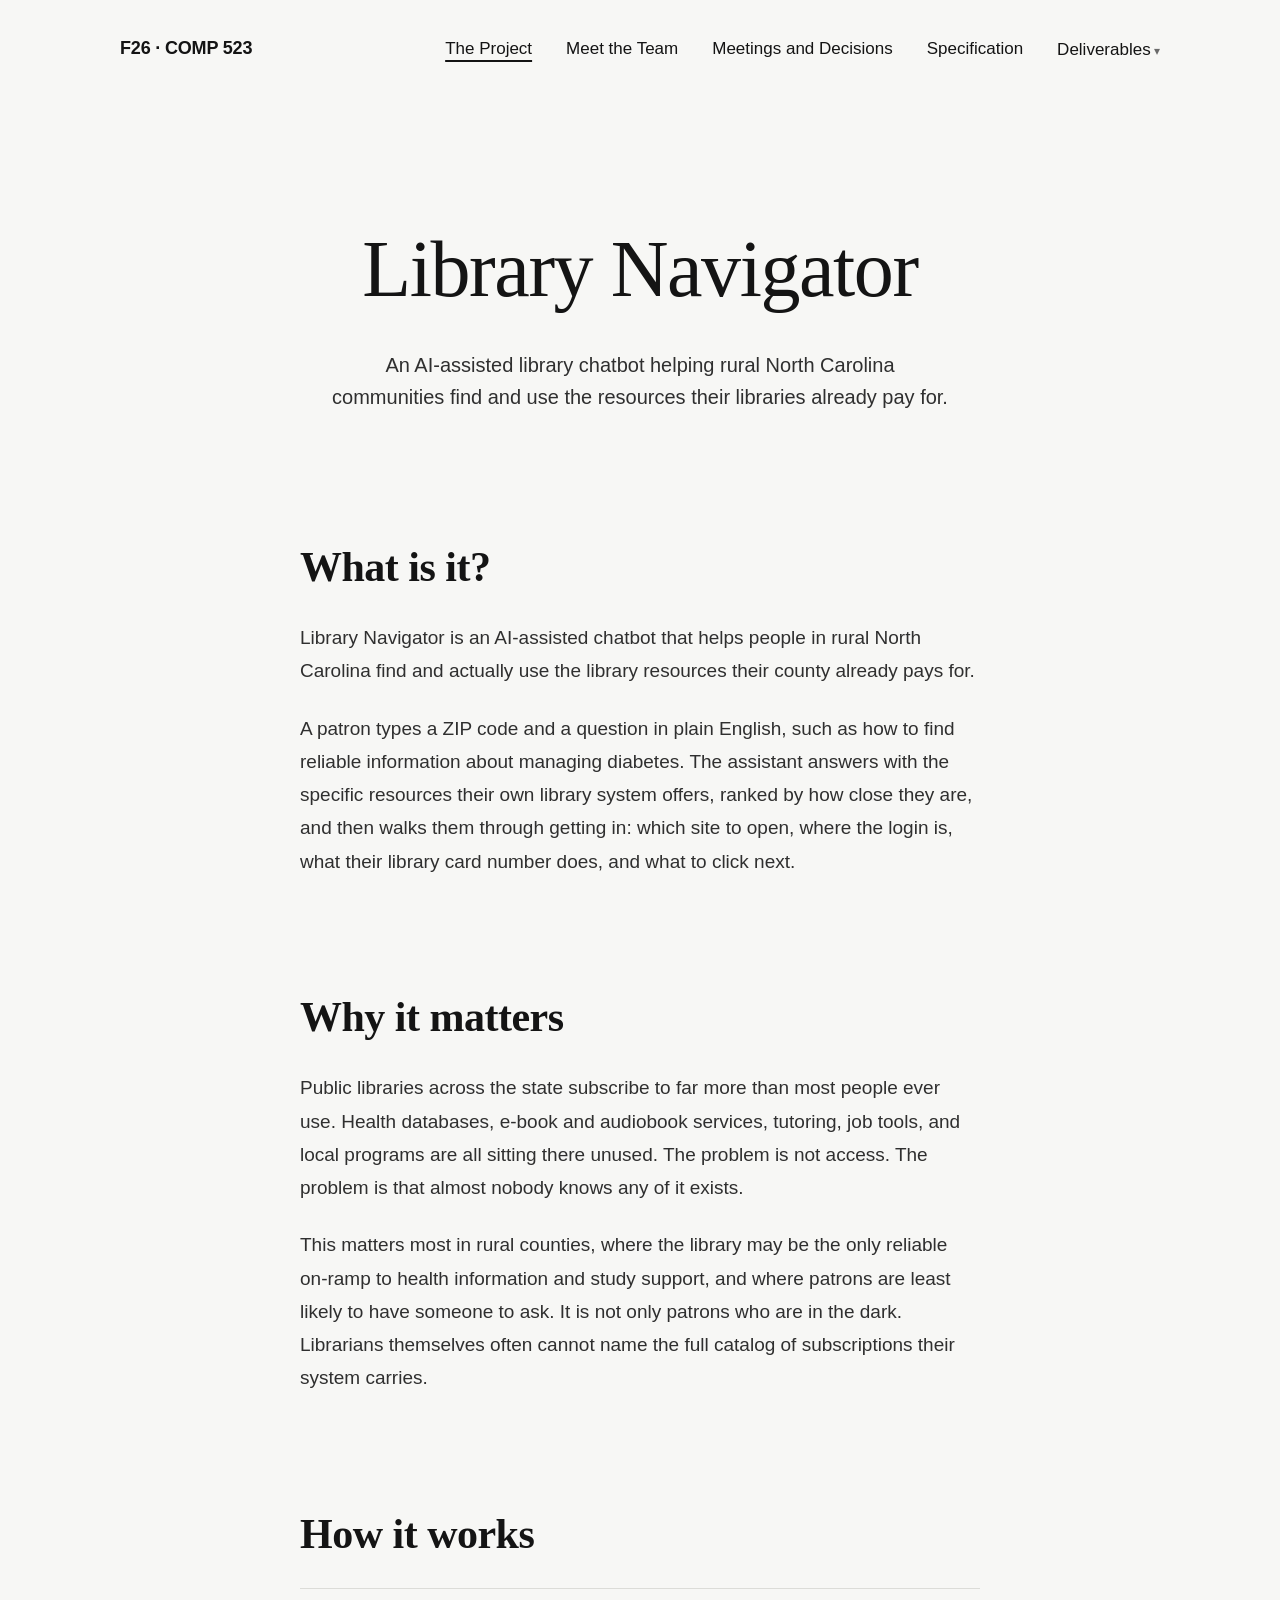
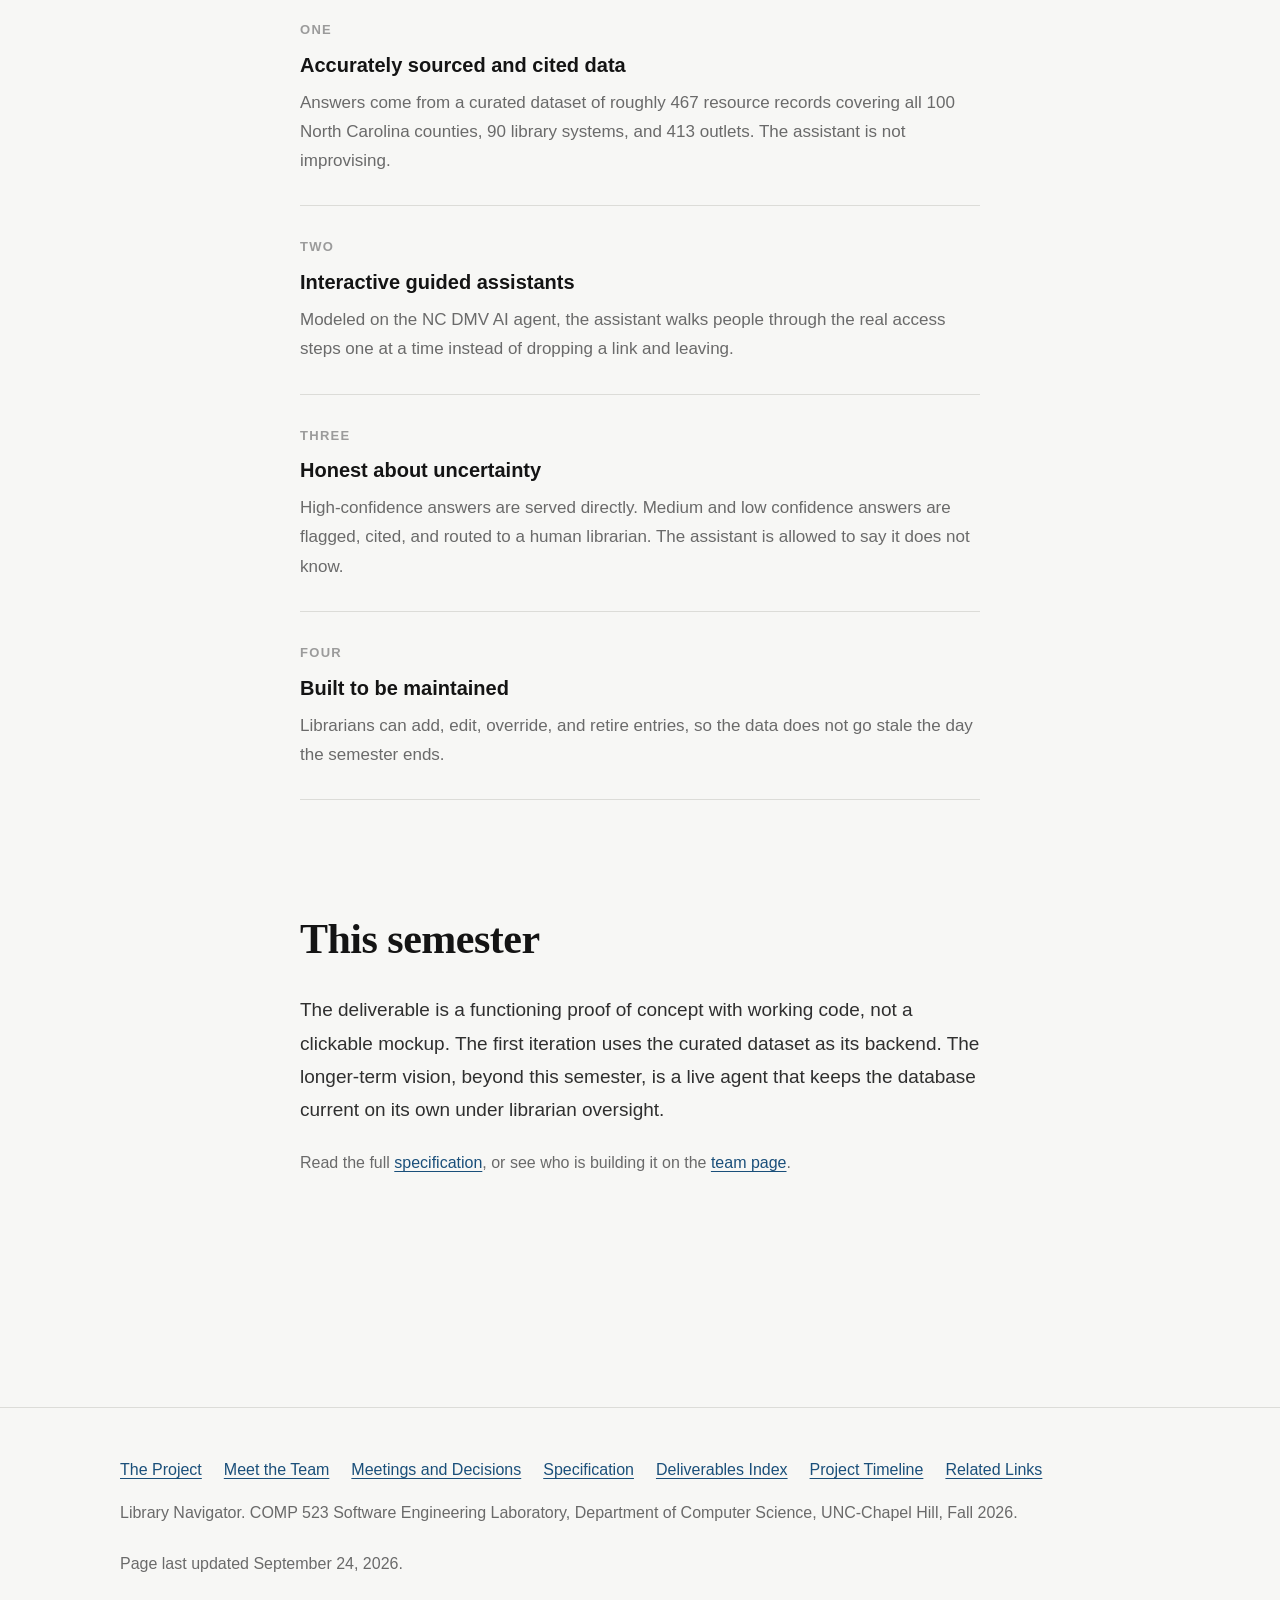
==== index.html @ ed9822b0 "Updated wording and contact info for Kevin" ====
<!DOCTYPE html>
<html lang="en">
<head>
<meta charset="utf-8">
<meta name="viewport" content="width=device-width, initial-scale=1">
<title>Library Navigator | F26 COMP 523</title>
<meta name="description" content="An AI-assisted library chatbot helping rural North Carolina communities find the resources their libraries already pay for.">
<link rel="stylesheet" href="assets/site.css">
</head>
<body>
<a class="skip" href="#main">Skip to content</a>

<header>
  <div class="masthead">
    <a class="brand" href="index.html">F26 &middot; COMP 523</a>
    <button class="navtoggle" type="button" aria-expanded="false" aria-controls="primary-nav">Menu</button>
    <nav class="nav" id="primary-nav" aria-label="Primary">
      <a href="index.html" data-page="index.html">The Project</a>
      <a href="team.html" data-page="team.html">Meet the Team</a>
      <a href="meetings.html" data-page="meetings.html">Meetings and Decisions</a>
      <a href="specification.html" data-page="specification.html">Specification</a>
      <div class="menu">
        <button class="menubtn" type="button" aria-expanded="false" aria-haspopup="true">Deliverables</button>
        <ul class="menulist">
          <li><a href="deliverables.html" data-page="deliverables.html">Deliverables Index</a></li>
          <li><a href="timeline.html" data-page="timeline.html">Project Timeline</a></li>
          <li><a href="resources.html" data-page="resources.html">Related Links</a></li>
        </ul>
      </div>
    </nav>
  </div>
</header>

<main id="main">

  <div class="pagehead">
    <h1 class="pagetitle">Library Navigator</h1>
    <p class="deck">An AI-assisted library chatbot helping rural North Carolina communities find and use the resources their libraries already pay for.</p>
  </div>

  <section class="section">
    <div class="col">
      <h2>What is it?</h2>
      <p>Library Navigator is an AI-assisted chatbot that helps people in rural
      North Carolina find and actually use the library resources their county
      already pays for.</p>
      <p>A patron types a ZIP code and a question in plain English, such as how to
      find reliable information about managing diabetes. The assistant answers with
      the specific resources their own library system offers, ranked by how close
      they are, and then walks them through getting in: which site to open, where
      the login is, what their library card number does, and what to click next.</p>
    </div>
  </section>
  <section class="section">
    <div class="col">
      <h2>Why it matters</h2>
      <p>Public libraries across the state subscribe to far more than most people
      ever use. Health databases, e-book and audiobook services, tutoring, job
      tools, and local programs are all sitting there unused. The problem is not
      access. The problem is that almost nobody knows any of it exists.</p>
      <p>This matters most in rural counties, where the library may be the only
      reliable on-ramp to health information and study support, and where patrons
      are least likely to have someone to ask. It is not only patrons who are in
      the dark. Librarians themselves often cannot name the full catalog of
      subscriptions their system carries.</p>
    </div>
  </section>
  <section class="section">
    <div class="col">
      <h2>How it works</h2>
      <div class="records">
      <div class="record">
        <div class="record-label">One</div>
        <div class="record-title">Accurately sourced and cited data</div>
        <div class="record-body">Answers come from a curated dataset of roughly 467 resource records covering all 100 North Carolina counties, 90 library systems, and 413 outlets. The assistant is not improvising.</div>
      </div>
      <div class="record">
        <div class="record-label">Two</div>
        <div class="record-title">Interactive guided assistants</div>
        <div class="record-body">Modeled on the NC DMV AI agent, the assistant walks people through the real access steps one at a time instead of dropping a link and leaving.</div>
      </div>
      <div class="record">
        <div class="record-label">Three</div>
        <div class="record-title">Honest about uncertainty</div>
        <div class="record-body">High-confidence answers are served directly. Medium and low confidence answers are flagged, cited, and routed to a human librarian. The assistant is allowed to say it does not know.</div>
      </div>
      <div class="record">
        <div class="record-label">Four</div>
        <div class="record-title">Built to be maintained</div>
        <div class="record-body">Librarians can add, edit, override, and retire entries, so the data does not go stale the day the semester ends.</div>
      </div>
      </div>
    </div>
  </section>
  <section class="section">
    <div class="col">
      <h2>This semester</h2>
      <p>The deliverable is a functioning proof of concept with working code, not a
      clickable mockup. The first iteration uses the curated dataset as its
      backend. The longer-term vision, beyond this semester, is a live agent that
      keeps the database current on its own under librarian oversight.</p>
      <p class="small muted">Read the full <a href="specification.html">specification</a>,
      or see who is building it on the <a href="team.html">team page</a>.</p>
    </div>
  </section>


</main>

<footer class="sitefoot">
  <div class="sitefoot-inner">
    <div class="sitefoot-nav"><a href="index.html">The Project</a><a href="team.html">Meet the Team</a><a href="meetings.html">Meetings and Decisions</a><a href="specification.html">Specification</a><a href="deliverables.html">Deliverables Index</a><a href="timeline.html">Project Timeline</a><a href="resources.html">Related Links</a></div>
    <p>Library Navigator. COMP 523 Software Engineering Laboratory, Department of
    Computer Science, UNC-Chapel Hill, Fall 2026.</p>
    <p class="updated small"></p>
  </div>
</footer>

<script src="assets/data.js"></script>
<script src="assets/site.js"></script>
</body>
</html>
---- assets/site.css ----
/* ==========================================================================
   Library Navigator, COMP 523
   Shared stylesheet. Plain by design: no gradients, no shadows, no rounded
   corners, no boxes. Rules and whitespace do the work.
   ========================================================================== */

:root {
  --bg:      #f7f7f5;
  --ink:     #141414;
  --body:    #2f2f2f;
  --muted:   #6a6a6a;
  --faint:   #9b9b9b;
  --rule:    #dcdcd8;
  --rule-2:  #c4c4be;
  --link:    #1a4f7a;

  --measure: 680px;
  --wide:    1120px;

  --serif: ui-serif, Georgia, "Iowan Old Style", "Palatino Linotype", "Times New Roman", serif;
  --sans:  -apple-system, BlinkMacSystemFont, "Segoe UI", Helvetica, Arial, sans-serif;
}

* { box-sizing: border-box; }

html { -webkit-text-size-adjust: 100%; }

body {
  margin: 0;
  background: var(--bg);
  color: var(--body);
  font-family: var(--sans);
  font-size: 19px;
  line-height: 1.75;
}

a { color: var(--link); text-decoration: underline; text-underline-offset: 3px; }
a:hover { color: var(--ink); }
a:focus-visible, button:focus-visible { outline: 2px solid var(--link); outline-offset: 3px; }

.skip { position: absolute; left: -9999px; top: 0; background: var(--bg); padding: 10px 16px; z-index: 200; }
.skip:focus { left: 12px; top: 12px; }

/* ---------------------------------------------------------------- header  */

.masthead {
  max-width: var(--wide);
  margin: 0 auto;
  padding: 30px 40px;
  display: flex;
  align-items: center;
  justify-content: space-between;
  gap: 28px;
}

.brand {
  font-family: var(--sans);
  font-size: 18px;
  font-weight: 700;
  letter-spacing: -0.01em;
  color: var(--ink);
  text-decoration: none;
  white-space: nowrap;
}
.brand:hover { color: var(--ink); }

.navtoggle {
  display: none;
  background: none;
  border: none;
  font-family: var(--sans);
  font-size: 16px;
  color: var(--ink);
  padding: 6px 0;
  cursor: pointer;
}

.nav { display: flex; align-items: center; gap: 34px; }

.nav a,
.nav .menubtn {
  font-family: var(--sans);
  font-size: 17px;
  font-weight: 500;
  color: var(--ink);
  text-decoration: none;
  background: none;
  border: none;
  padding: 4px 0;
  cursor: pointer;
  white-space: nowrap;
}
.nav a:hover, .nav .menubtn:hover { text-decoration: underline; text-underline-offset: 6px; }
.nav a[aria-current="page"] {
  text-decoration: underline;
  text-underline-offset: 6px;
  text-decoration-thickness: 2px;
}

/* dropdown */
.menu { position: relative; }
.menubtn::after { content: " \25BE"; font-size: 12px; color: var(--muted); }
.nav .menubtn[aria-current="page"] {
  text-decoration: underline;
  text-underline-offset: 6px;
  text-decoration-thickness: 2px;
}

/* Invisible bridge across the gap between the button and the panel, so that
   moving the cursor down into the menu does not leave .menu and close it. */
.menu::after {
  content: "";
  display: none;
  position: absolute;
  top: 100%;
  left: -14px;
  right: -14px;
  height: 20px;
}
.menu.open::after { display: block; }

.menulist {
  display: none;
  position: absolute;
  right: 0;
  top: calc(100% + 14px);
  min-width: 230px;
  margin: 0;
  padding: 10px 0;
  list-style: none;
  background: var(--bg);
  border: 1px solid var(--rule-2);
  z-index: 100;
}
.menu.open .menulist { display: block; }
.menulist li { margin: 0; }
.menulist a {
  display: block;
  padding: 9px 20px;
  font-size: 16px;
  text-decoration: none;
}
.menulist a:hover { text-decoration: underline; text-underline-offset: 4px; }

/* ---------------------------------------------------------------- layout  */

main { max-width: var(--wide); margin: 0 auto; padding: 0 40px 170px; }

.col { max-width: var(--measure); margin: 0 auto; }

.pagehead { text-align: center; padding: 130px 0 0; }

.pagetitle {
  font-family: var(--serif);
  font-weight: 400;
  font-size: clamp(42px, 6.6vw, 80px);
  line-height: 1.04;
  letter-spacing: -0.018em;
  color: var(--ink);
  margin: 0;
}

.deck {
  max-width: 620px;
  margin: 38px auto 0;
  font-size: 20px;
  line-height: 1.6;
  color: var(--body);
}

.section { margin-top: 115px; }
.section:first-of-type { margin-top: 130px; }

/* ------------------------------------------------------------- typography */

h2 {
  font-family: var(--serif);
  font-weight: 700;
  font-size: clamp(30px, 4.2vw, 42px);
  line-height: 1.15;
  letter-spacing: -0.012em;
  color: var(--ink);
  margin: 0 0 30px;
}

h3 {
  font-family: var(--sans);
  font-weight: 600;
  font-size: 21px;
  line-height: 1.35;
  color: var(--ink);
  margin: 58px 0 14px;
}

h4 {
  font-family: var(--sans);
  font-weight: 600;
  font-size: 14px;
  letter-spacing: 0.09em;
  text-transform: uppercase;
  color: var(--faint);
  margin: 44px 0 12px;
}

p { margin: 0 0 24px; }
p:last-child { margin-bottom: 0; }

ul, ol { margin: 0 0 24px; padding-left: 24px; }
li { margin-bottom: 14px; }
li:last-child { margin-bottom: 0; }

strong { color: var(--ink); font-weight: 600; }
em { font-style: italic; }

.lede { font-size: 22px; line-height: 1.65; color: var(--ink); }
.muted { color: var(--muted); }
.small { font-size: 16px; line-height: 1.65; }
.center { text-align: center; }

.tbd  { color: #8a6000; font-weight: 600; }
.done { color: #2c6132; font-weight: 600; }
.wip  { color: var(--link); font-weight: 600; }

code {
  font-family: ui-monospace, SFMono-Regular, Menlo, Consolas, monospace;
  font-size: 0.86em;
  color: var(--ink);
}

/* --------------------------------------------------------- jump sub-nav  */

.jump {
  margin: 44px 0 0;
  padding: 24px 0;
  border-top: 1px solid var(--rule);
  border-bottom: 1px solid var(--rule);
  font-size: 16px;
  line-height: 2;
}
.jump a { margin-right: 22px; white-space: nowrap; }

/* ------------------------------------------------------- record patterns */

/* One item per rule, used for requirements, deliverables, links, people. */
.record {
  padding: 30px 0;
  border-top: 1px solid var(--rule);
}
.record:last-child { border-bottom: 1px solid var(--rule); }

.record-label {
  font-size: 13px;
  font-weight: 600;
  letter-spacing: 0.1em;
  text-transform: uppercase;
  color: var(--faint);
  margin-bottom: 9px;
}
.record-title {
  font-size: 20px;
  font-weight: 600;
  color: var(--ink);
  line-height: 1.4;
  margin-bottom: 9px;
}
.record-body { font-size: 17px; line-height: 1.72; color: var(--muted); margin: 0; }
.record-body ul { margin: 12px 0 0; }
.record-body li { margin-bottom: 9px; font-size: 17px; }
.record-meta { font-size: 16px; color: var(--muted); margin-top: 9px; }

.records { margin-top: 10px; }

/* two-part record: term on the left, behavior on the right */
.pair { display: grid; grid-template-columns: 230px 1fr; gap: 30px; }
.pair-term { font-size: 17px; font-weight: 600; color: var(--ink); line-height: 1.5; }
.pair-body { font-size: 17px; line-height: 1.72; color: var(--muted); }

/* person */
.person-name { font-family: var(--serif); font-size: 27px; font-weight: 600; color: var(--ink); line-height: 1.25; }
.person-role { font-size: 17px; color: var(--ink); margin-top: 6px; font-weight: 600; }

/* stories */
.story { padding: 22px 0; border-top: 1px solid var(--rule); }
.story:last-child { border-bottom: 1px solid var(--rule); }
.story-text { font-size: 18px; color: var(--ink); line-height: 1.6; }
.story-accept { font-size: 16px; color: var(--muted); margin-top: 8px; line-height: 1.65; }

/* callout: a rule, not a box */
.note {
  border-left: 2px solid var(--rule-2);
  padding: 4px 0 4px 22px;
  margin: 32px 0;
  color: var(--muted);
  font-size: 17px;
  line-height: 1.7;
}

/* ---------------------------------------------------------------- footer  */

.sitefoot {
  border-top: 1px solid var(--rule);
  margin-top: 60px;
}
.sitefoot-inner {
  max-width: var(--wide);
  margin: 0 auto;
  padding: 48px 40px 90px;
  font-size: 16px;
  line-height: 1.8;
  color: var(--muted);
}
.sitefoot-nav { margin-bottom: 14px; }
.sitefoot-nav a { margin-right: 22px; display: inline-block; }

/* --------------------------------------------------------------- mobile  */

@media (max-width: 860px) {
  body { font-size: 18px; }
  .masthead { padding: 22px 24px; flex-wrap: wrap; }
  .navtoggle { display: block; }
  .nav {
    display: none;
    flex-direction: column;
    align-items: flex-start;
    gap: 4px;
    width: 100%;
    padding: 20px 0 6px;
  }
  .nav.open { display: flex; }
  .nav a, .nav .menubtn { font-size: 18px; padding: 9px 0; }
  .menu { width: 100%; }
  .menu::after, .menu.open::after { display: none; }
  .menulist {
    display: block;
    position: static;
    border: none;
    padding: 0 0 6px 20px;
    min-width: 0;
    background: none;
  }
  .menulist a { padding: 7px 0; font-size: 17px; }
  main { padding: 0 24px 110px; }
  .pagehead { padding: 70px 0 0; }
  .deck { font-size: 19px; margin-top: 28px; }
  .section { margin-top: 80px; }
  .section:first-of-type { margin-top: 90px; }
  .pair { grid-template-columns: 1fr; gap: 10px; }
  .sitefoot-inner { padding: 36px 24px 70px; }
}

@media print {
  .masthead, .sitefoot, .jump, .navtoggle { display: none; }
  body { background: #fff; font-size: 12pt; }
  .pagehead { padding-top: 0; }
  .section { margin-top: 36px; page-break-inside: avoid; }
  a { color: #000; }
}
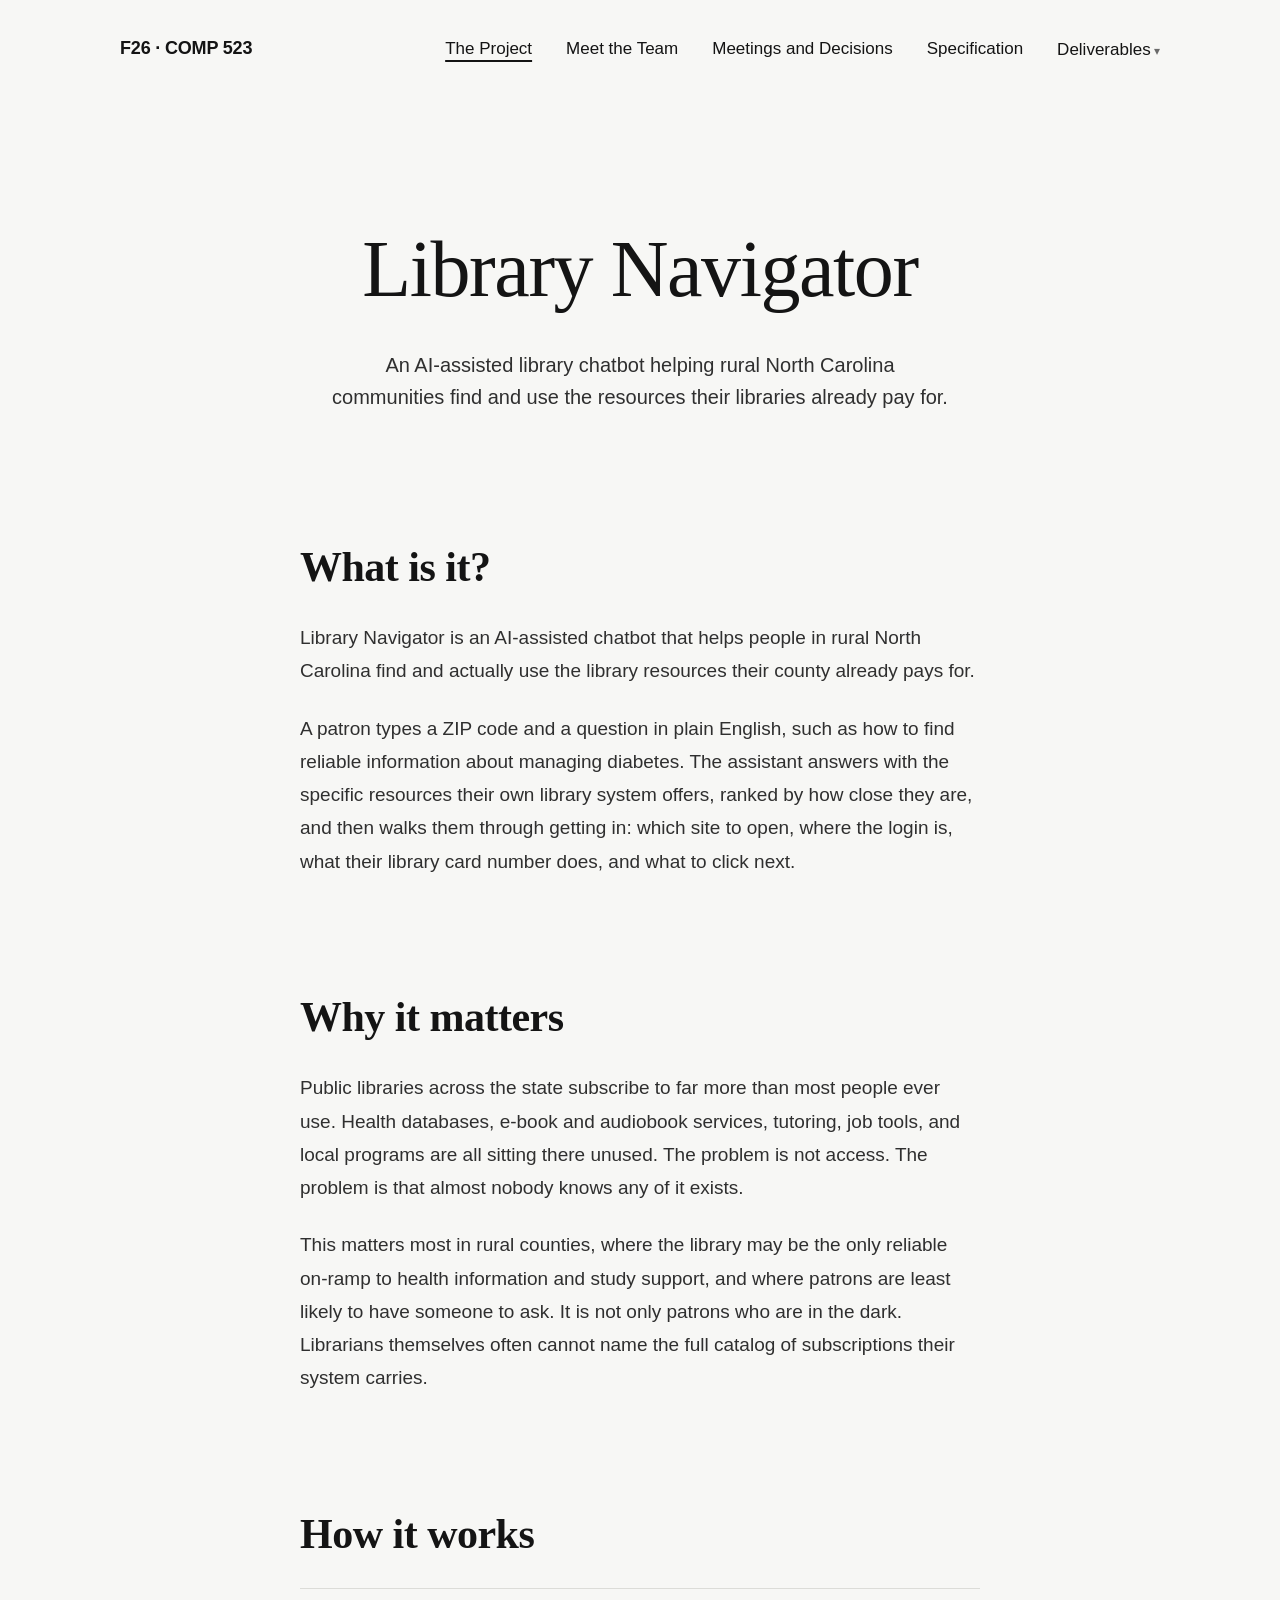
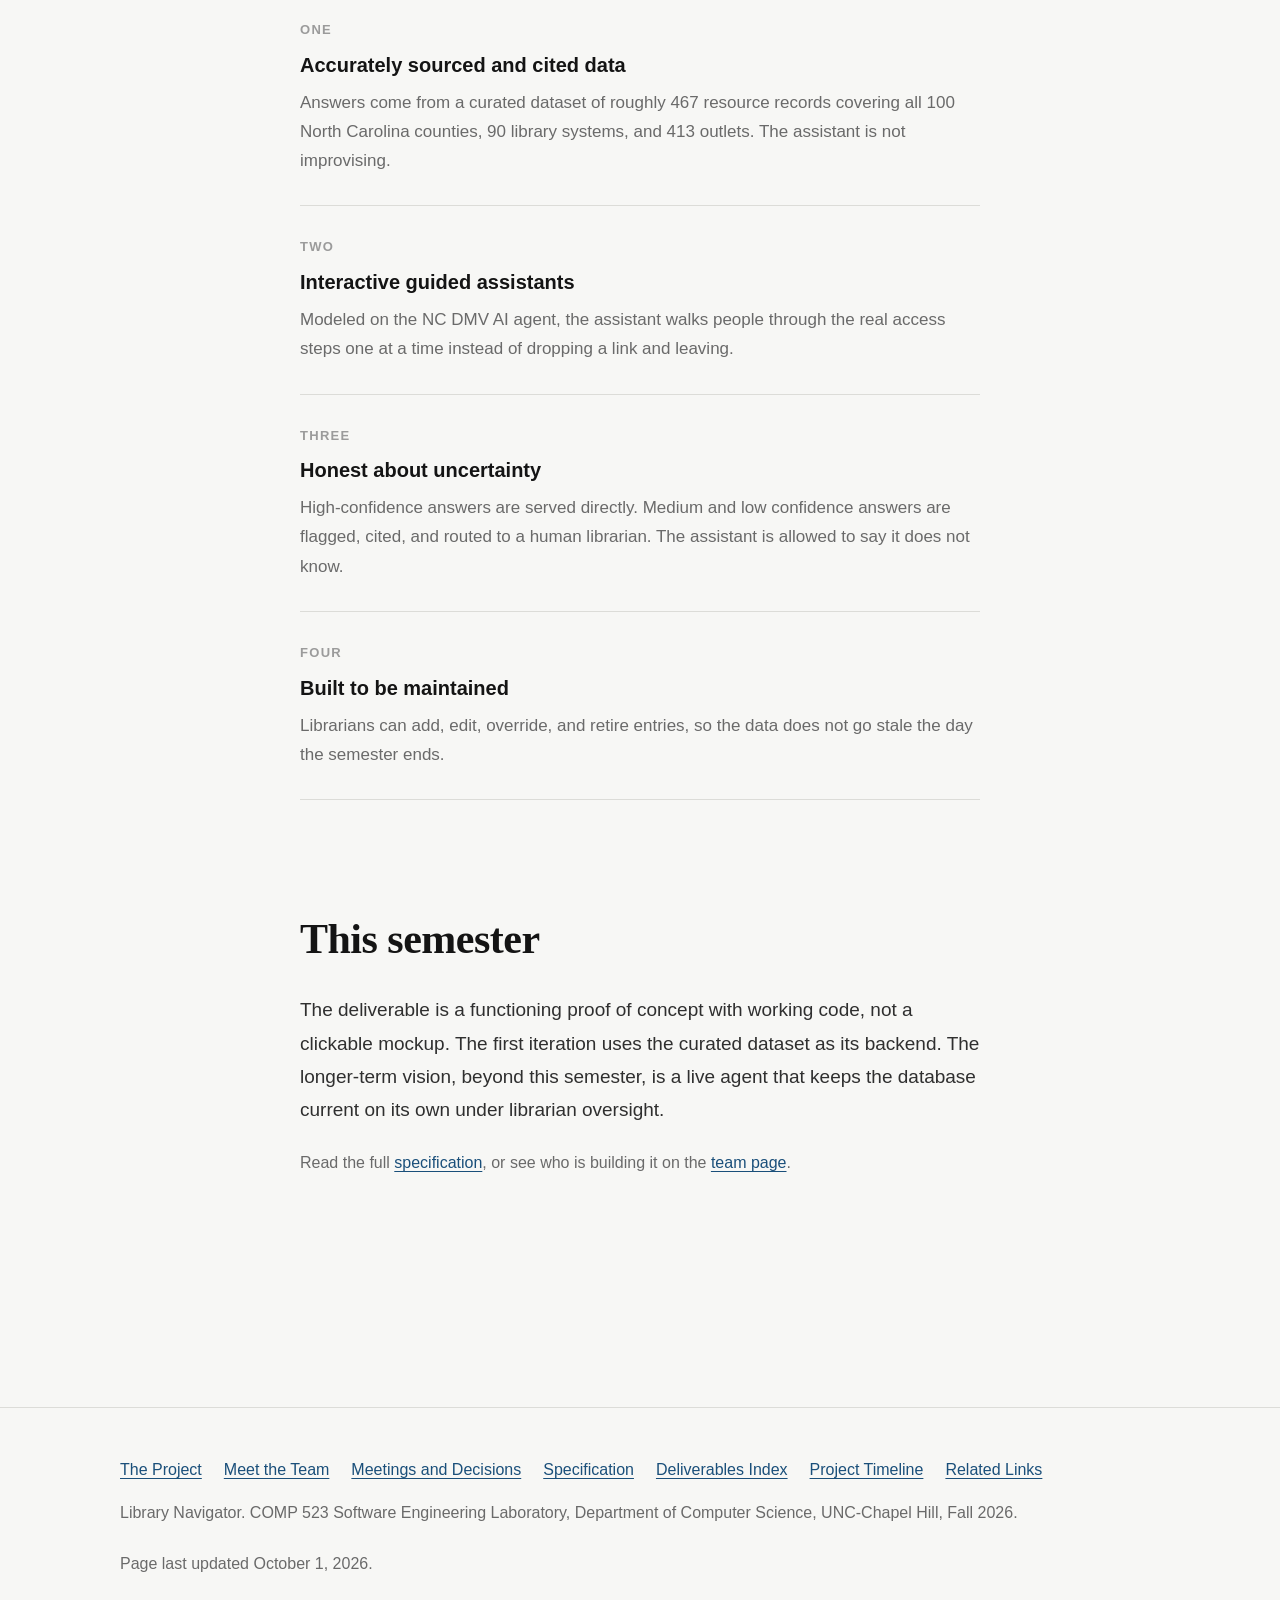
==== commit 71484c2c: "Add architecture diagram and system metaphor Both were due and neither existed on the site. New Arch" ====
--- a/index.html
+++ b/index.html
@@ -23,6 +23,7 @@
         <button class="menubtn" type="button" aria-expanded="false" aria-haspopup="true">Deliverables</button>
         <ul class="menulist">
           <li><a href="deliverables.html" data-page="deliverables.html">Deliverables Index</a></li>
+          <li><a href="architecture.html" data-page="architecture.html">Architecture</a></li>
           <li><a href="timeline.html" data-page="timeline.html">Project Timeline</a></li>
           <li><a href="resources.html" data-page="resources.html">Related Links</a></li>
         </ul>
--- a/assets/site.css
+++ b/assets/site.css
@@ -293,6 +293,15 @@
   color: var(--muted);
   font-size: 17px;
   line-height: 1.7;
+}
+
+/* -------------------------------------------------------------- diagram  */
+
+.diagram { margin: 0; padding: 0; overflow-x: auto; }
+.diagram svg { display: block; width: 100%; min-width: 940px; height: auto; }
+.diagram-caption {
+  font-size: 15px; line-height: 1.65; color: var(--muted);
+  margin-top: 20px; max-width: var(--measure);
 }
 
 /* ---------------------------------------------------------------- footer  */
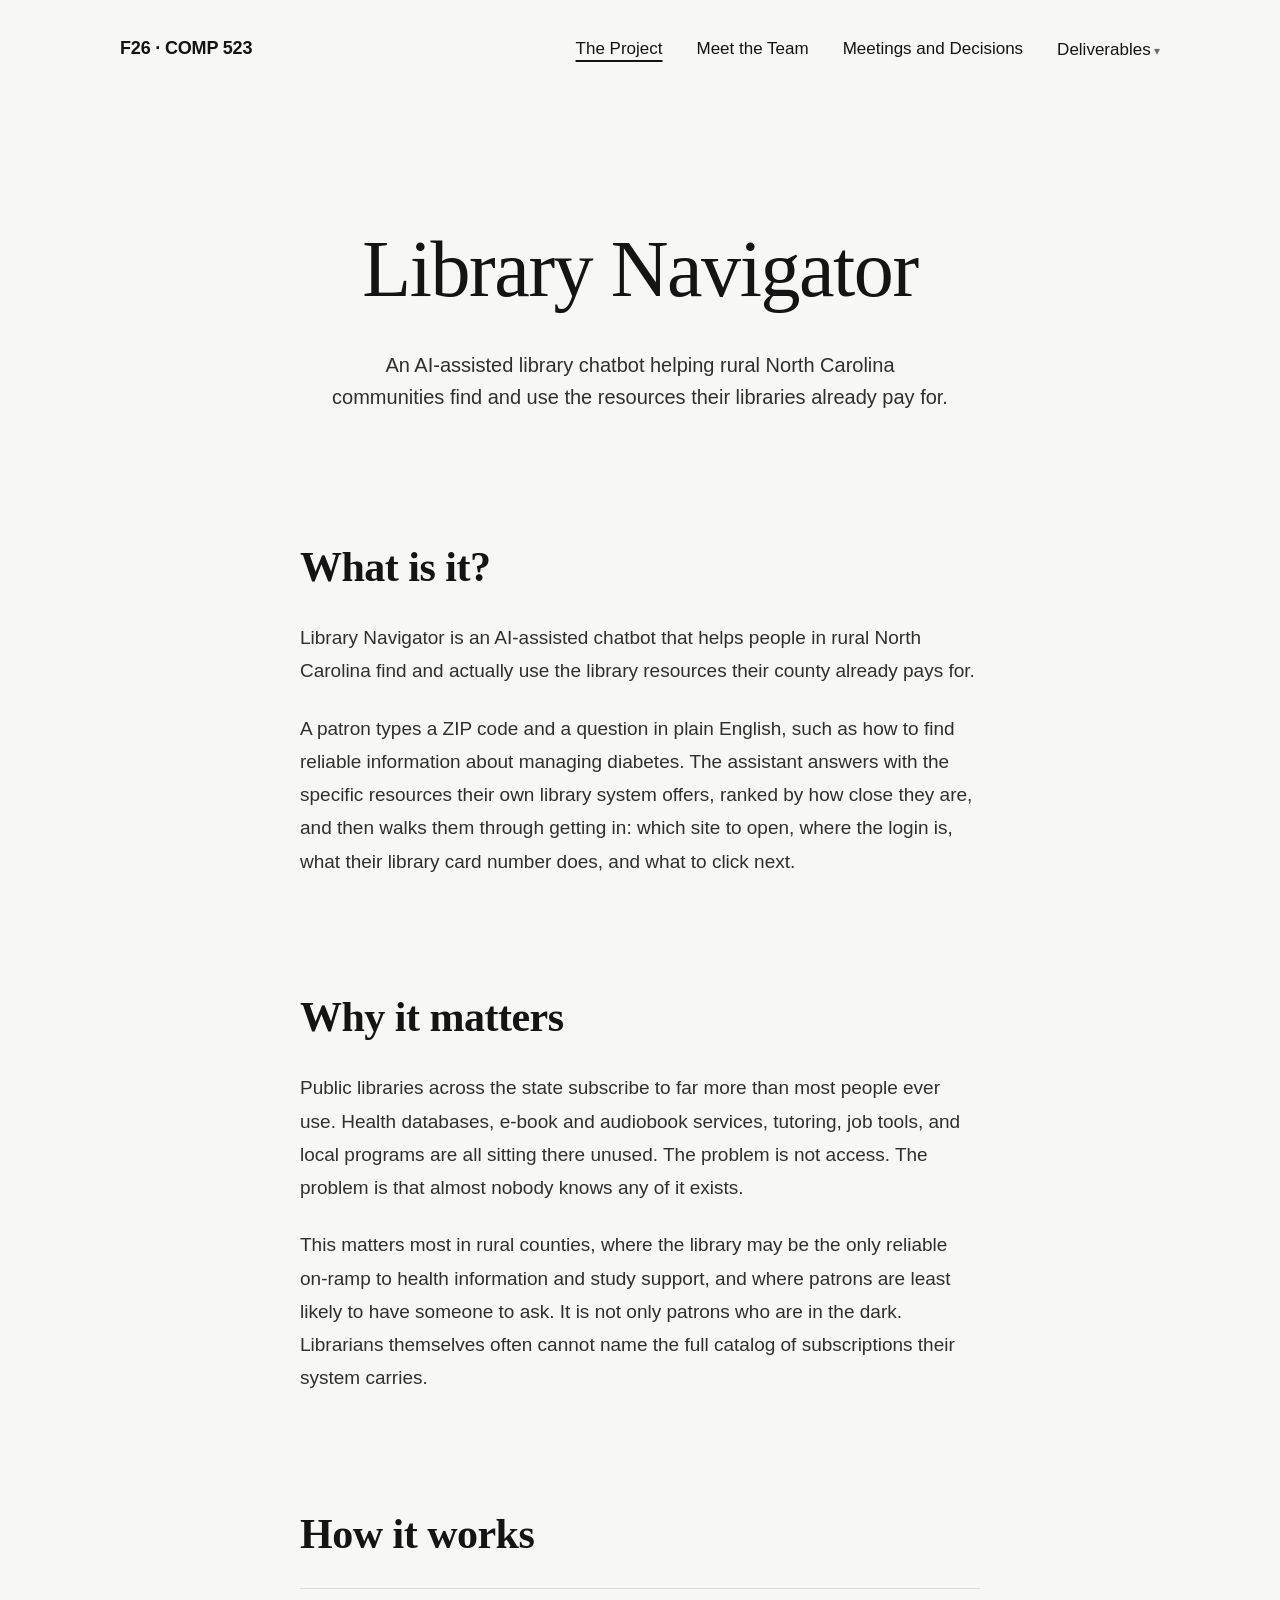
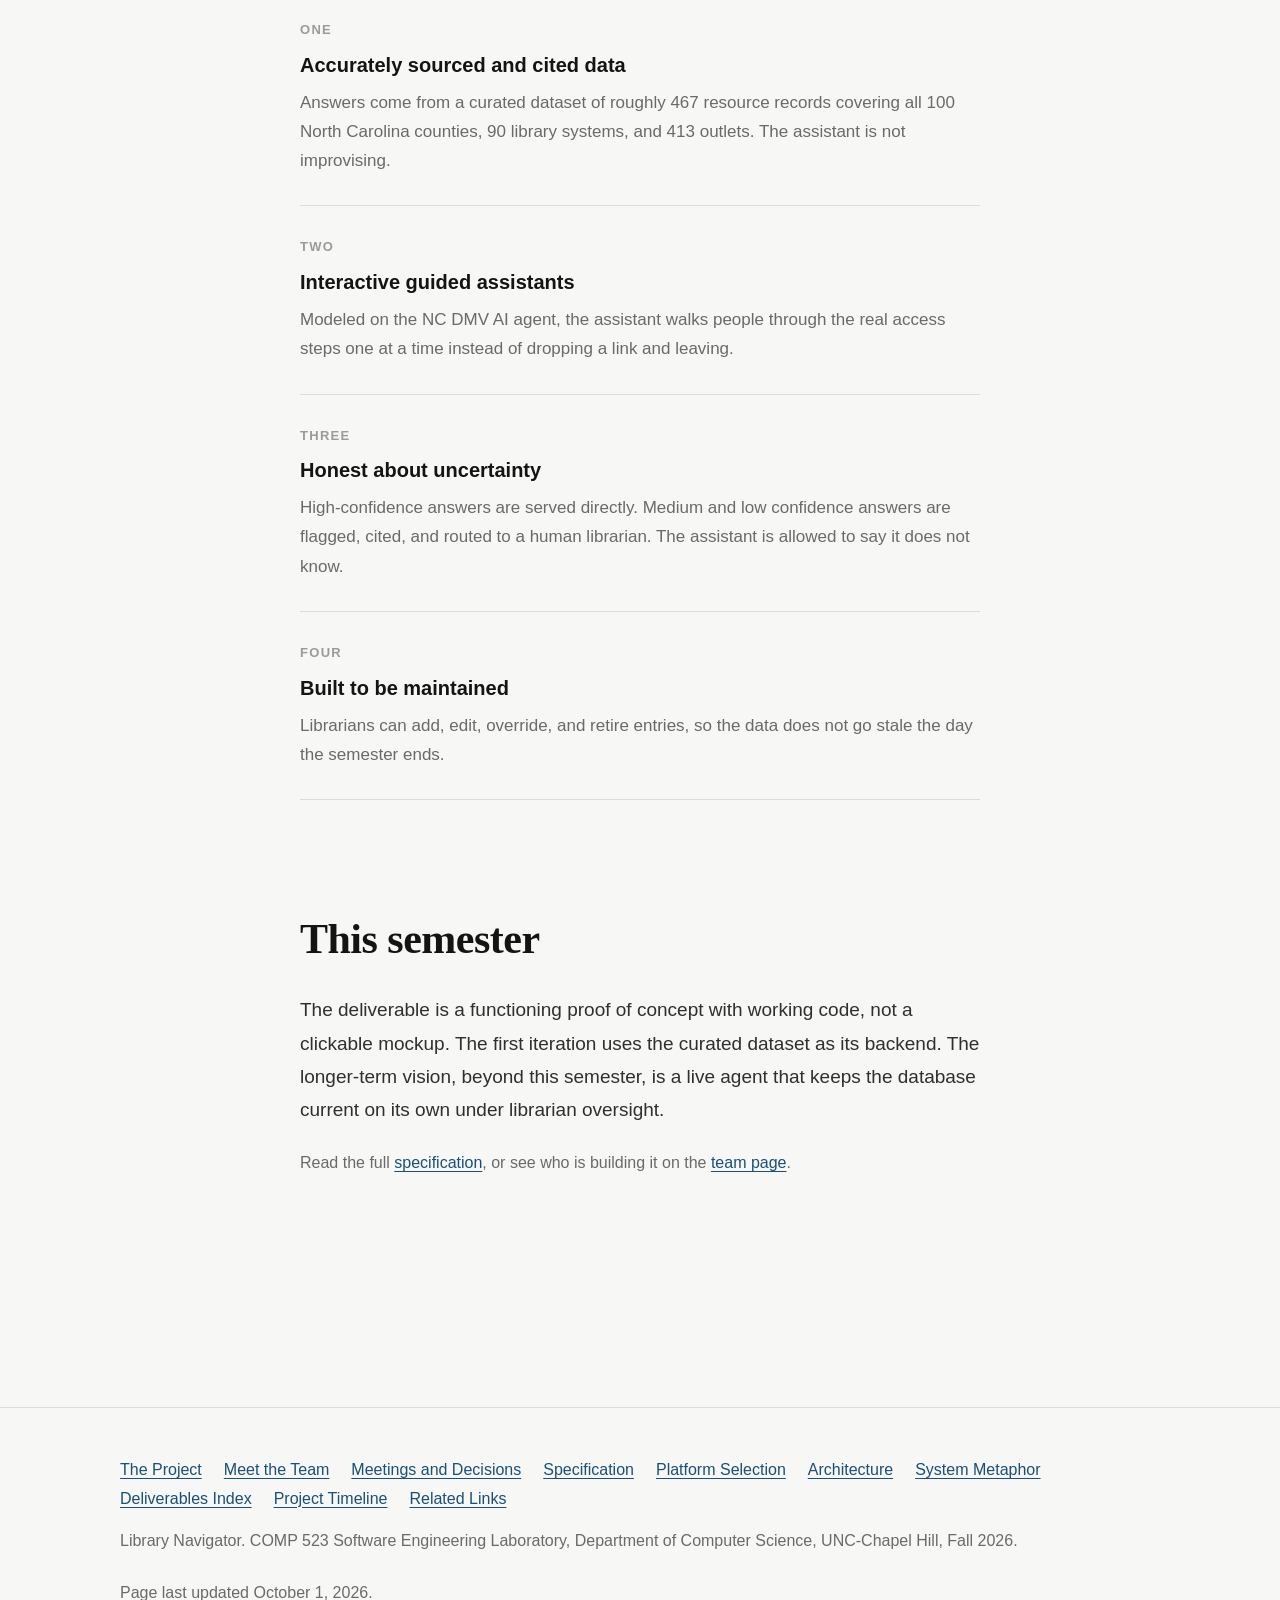
==== commit 7d94e8ff: "Add Platform Selection page, split System Metaphor onto its own page The Platform Selection delivera" ====
--- a/index.html
+++ b/index.html
@@ -18,12 +18,14 @@
       <a href="index.html" data-page="index.html">The Project</a>
       <a href="team.html" data-page="team.html">Meet the Team</a>
       <a href="meetings.html" data-page="meetings.html">Meetings and Decisions</a>
-      <a href="specification.html" data-page="specification.html">Specification</a>
       <div class="menu">
         <button class="menubtn" type="button" aria-expanded="false" aria-haspopup="true">Deliverables</button>
         <ul class="menulist">
+          <li><a href="specification.html" data-page="specification.html">Specification</a></li>
+          <li><a href="platform.html" data-page="platform.html">Platform Selection</a></li>
+          <li><a href="architecture.html" data-page="architecture.html">Architecture</a></li>
+          <li><a href="metaphor.html" data-page="metaphor.html">System Metaphor</a></li>
           <li><a href="deliverables.html" data-page="deliverables.html">Deliverables Index</a></li>
-          <li><a href="architecture.html" data-page="architecture.html">Architecture</a></li>
           <li><a href="timeline.html" data-page="timeline.html">Project Timeline</a></li>
           <li><a href="resources.html" data-page="resources.html">Related Links</a></li>
         </ul>
@@ -110,7 +112,7 @@
 
 <footer class="sitefoot">
   <div class="sitefoot-inner">
-    <div class="sitefoot-nav"><a href="index.html">The Project</a><a href="team.html">Meet the Team</a><a href="meetings.html">Meetings and Decisions</a><a href="specification.html">Specification</a><a href="deliverables.html">Deliverables Index</a><a href="timeline.html">Project Timeline</a><a href="resources.html">Related Links</a></div>
+    <div class="sitefoot-nav"><a href="index.html">The Project</a><a href="team.html">Meet the Team</a><a href="meetings.html">Meetings and Decisions</a><a href="specification.html">Specification</a><a href="platform.html">Platform Selection</a><a href="architecture.html">Architecture</a><a href="metaphor.html">System Metaphor</a><a href="deliverables.html">Deliverables Index</a><a href="timeline.html">Project Timeline</a><a href="resources.html">Related Links</a></div>
     <p>Library Navigator. COMP 523 Software Engineering Laboratory, Department of
     Computer Science, UNC-Chapel Hill, Fall 2026.</p>
     <p class="updated small"></p>
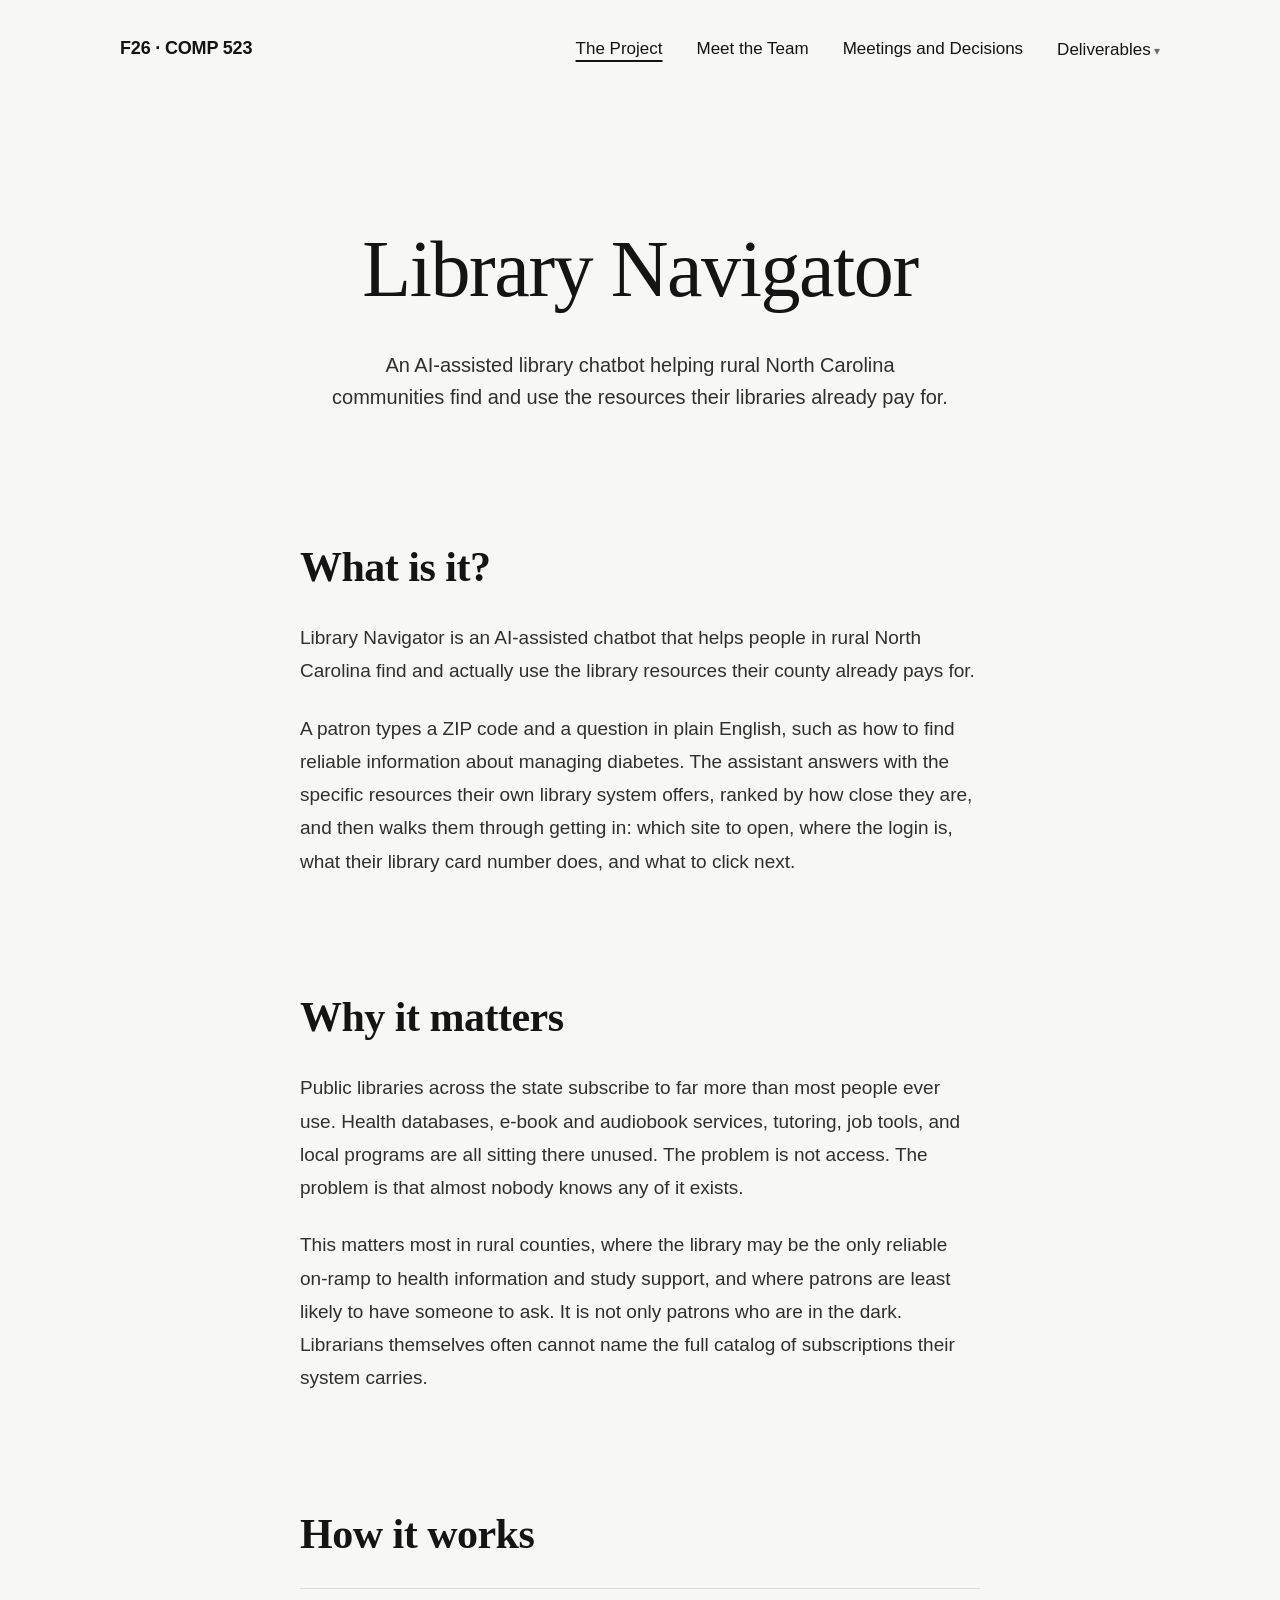
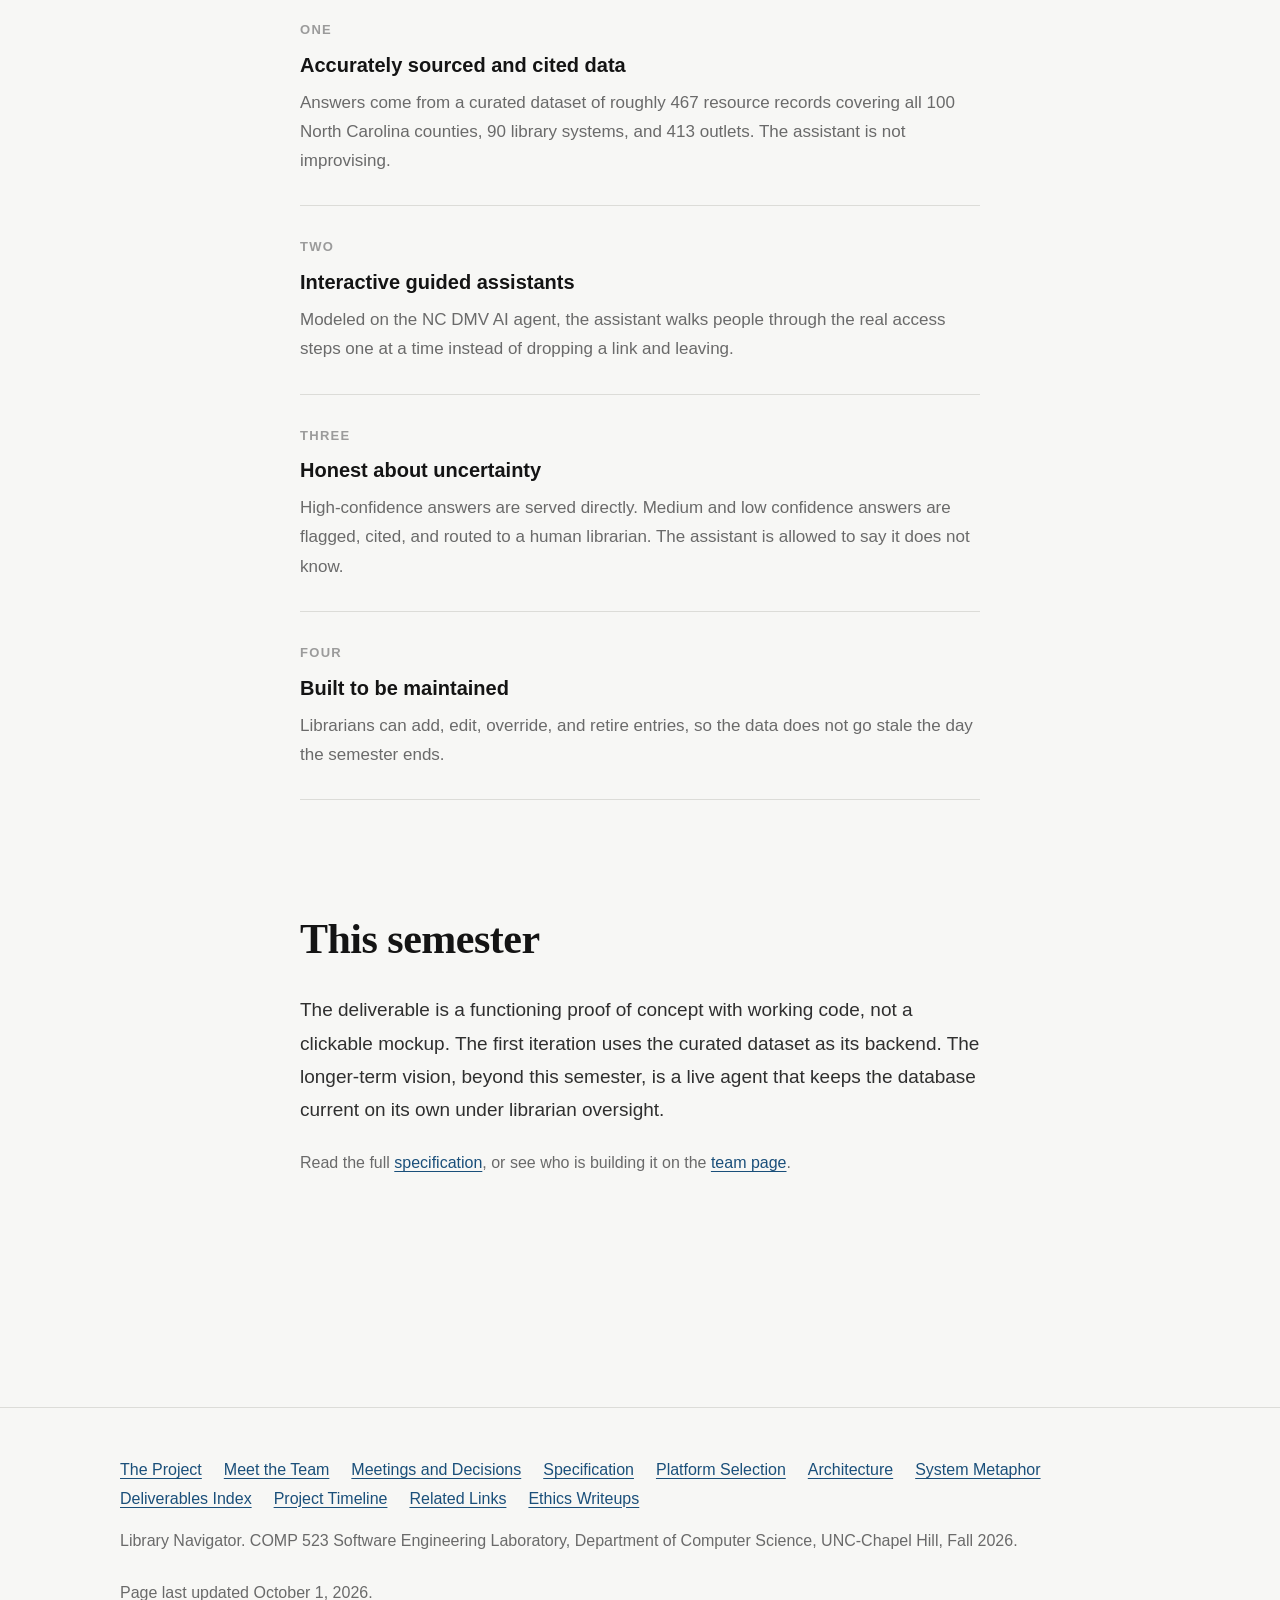
==== commit c8f9592c: "Added ethics writeup" ====
--- a/index.html
+++ b/index.html
@@ -28,6 +28,7 @@
           <li><a href="deliverables.html" data-page="deliverables.html">Deliverables Index</a></li>
           <li><a href="timeline.html" data-page="timeline.html">Project Timeline</a></li>
           <li><a href="resources.html" data-page="resources.html">Related Links</a></li>
+          <li><a href="ethics.html" data-page="ethics.html">Ethics Writeups</a></li>
         </ul>
       </div>
     </nav>
@@ -112,7 +113,7 @@
 
 <footer class="sitefoot">
   <div class="sitefoot-inner">
-    <div class="sitefoot-nav"><a href="index.html">The Project</a><a href="team.html">Meet the Team</a><a href="meetings.html">Meetings and Decisions</a><a href="specification.html">Specification</a><a href="platform.html">Platform Selection</a><a href="architecture.html">Architecture</a><a href="metaphor.html">System Metaphor</a><a href="deliverables.html">Deliverables Index</a><a href="timeline.html">Project Timeline</a><a href="resources.html">Related Links</a></div>
+    <div class="sitefoot-nav"><a href="index.html">The Project</a><a href="team.html">Meet the Team</a><a href="meetings.html">Meetings and Decisions</a><a href="specification.html">Specification</a><a href="platform.html">Platform Selection</a><a href="architecture.html">Architecture</a><a href="metaphor.html">System Metaphor</a><a href="deliverables.html">Deliverables Index</a><a href="timeline.html">Project Timeline</a><a href="resources.html">Related Links</a><a href="ethics.html">Ethics Writeups</a></div>
     <p>Library Navigator. COMP 523 Software Engineering Laboratory, Department of
     Computer Science, UNC-Chapel Hill, Fall 2026.</p>
     <p class="updated small"></p>
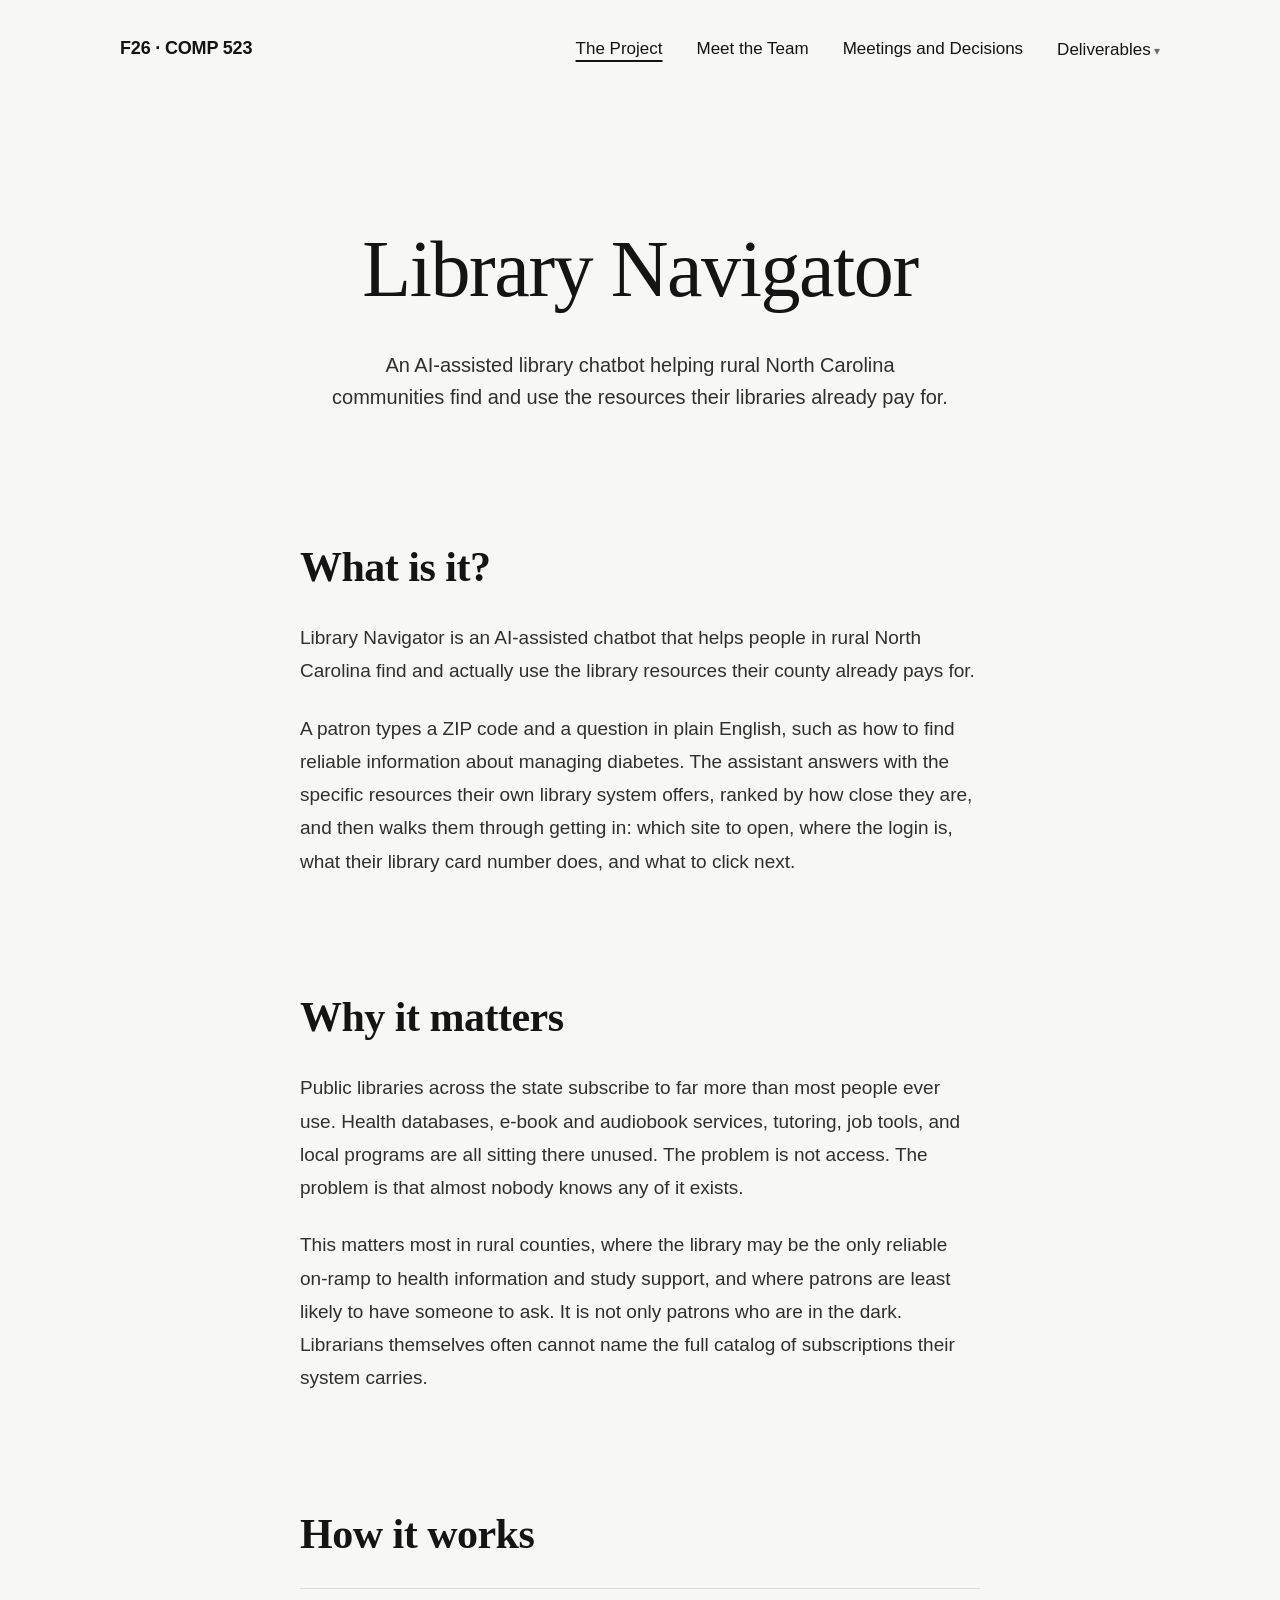
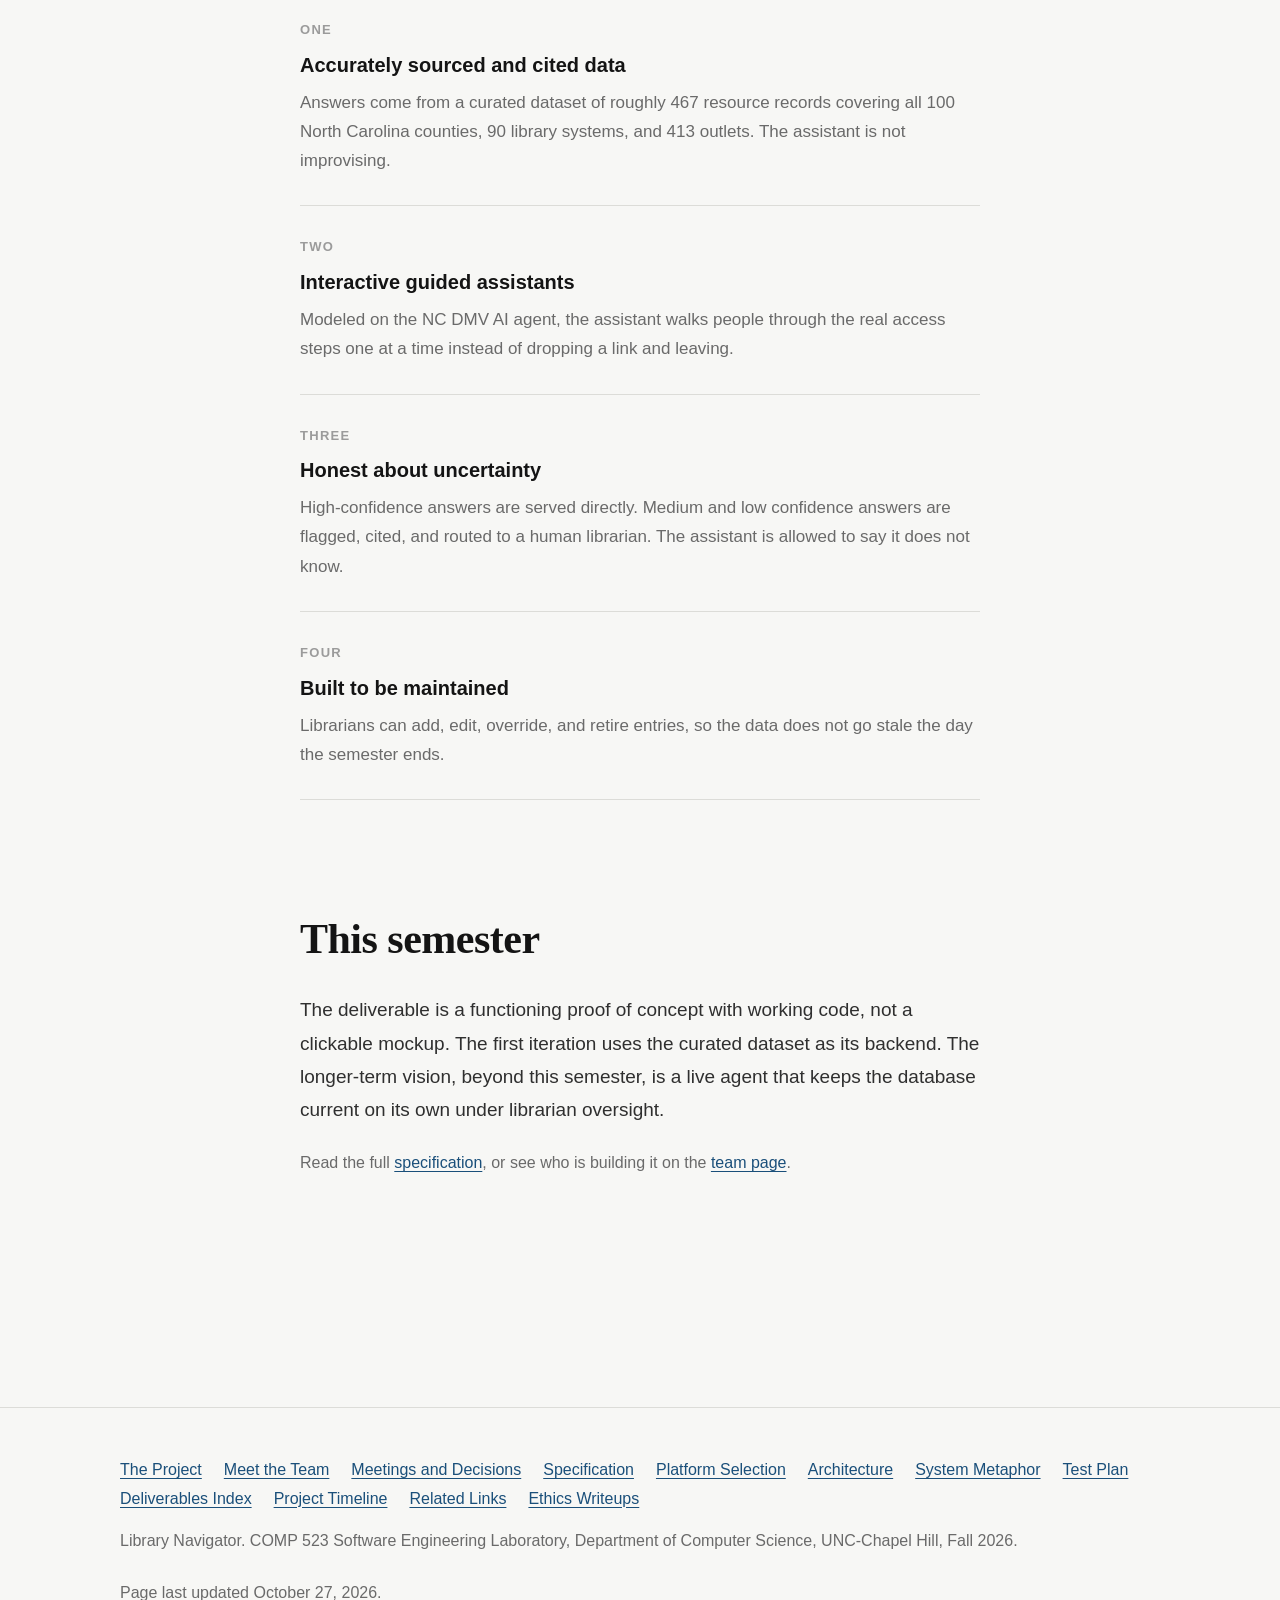
==== commit ad64e5b1: "Add the test plan page Part 1 covers what we would test with unlimited time; Part 2 covers what we w" ====
--- a/index.html
+++ b/index.html
@@ -25,6 +25,7 @@
           <li><a href="platform.html" data-page="platform.html">Platform Selection</a></li>
           <li><a href="architecture.html" data-page="architecture.html">Architecture</a></li>
           <li><a href="metaphor.html" data-page="metaphor.html">System Metaphor</a></li>
+          <li><a href="testplan.html" data-page="testplan.html">Test Plan</a></li>
           <li><a href="deliverables.html" data-page="deliverables.html">Deliverables Index</a></li>
           <li><a href="timeline.html" data-page="timeline.html">Project Timeline</a></li>
           <li><a href="resources.html" data-page="resources.html">Related Links</a></li>
@@ -113,7 +114,7 @@
 
 <footer class="sitefoot">
   <div class="sitefoot-inner">
-    <div class="sitefoot-nav"><a href="index.html">The Project</a><a href="team.html">Meet the Team</a><a href="meetings.html">Meetings and Decisions</a><a href="specification.html">Specification</a><a href="platform.html">Platform Selection</a><a href="architecture.html">Architecture</a><a href="metaphor.html">System Metaphor</a><a href="deliverables.html">Deliverables Index</a><a href="timeline.html">Project Timeline</a><a href="resources.html">Related Links</a><a href="ethics.html">Ethics Writeups</a></div>
+    <div class="sitefoot-nav"><a href="index.html">The Project</a><a href="team.html">Meet the Team</a><a href="meetings.html">Meetings and Decisions</a><a href="specification.html">Specification</a><a href="platform.html">Platform Selection</a><a href="architecture.html">Architecture</a><a href="metaphor.html">System Metaphor</a><a href="testplan.html">Test Plan</a><a href="deliverables.html">Deliverables Index</a><a href="timeline.html">Project Timeline</a><a href="resources.html">Related Links</a><a href="ethics.html">Ethics Writeups</a></div>
     <p>Library Navigator. COMP 523 Software Engineering Laboratory, Department of
     Computer Science, UNC-Chapel Hill, Fall 2026.</p>
     <p class="updated small"></p>
--- a/assets/site.css
+++ b/assets/site.css
@@ -302,6 +302,40 @@
 .diagram-caption {
   font-size: 15px; line-height: 1.65; color: var(--muted);
   margin-top: 20px; max-width: var(--measure);
+}
+
+/* ----------------------------------------------------------------- tables */
+
+/* Wider column for pages built from tables (the test plan). */
+.col-wide { max-width: 900px; margin: 0 auto; }
+.col-wide .jump { margin: 0 0 70px; }
+
+.tbl-wrap { overflow-x: auto; margin: 6px 0 30px; }
+.tbl { width: 100%; border-collapse: collapse; font-size: 16px; line-height: 1.6; }
+.tbl th {
+  text-align: left; vertical-align: bottom;
+  font-size: 13px; font-weight: 600; letter-spacing: 0.08em; text-transform: uppercase;
+  color: var(--faint);
+  padding: 0 18px 10px 0;
+  border-bottom: 1px solid var(--rule-2);
+}
+.tbl td {
+  vertical-align: top;
+  padding: 12px 18px 12px 0;
+  border-bottom: 1px solid var(--rule);
+  color: var(--muted);
+}
+.tbl td:first-child { color: var(--ink); font-weight: 600; min-width: 7em; }
+.tbl th:last-child, .tbl td:last-child { padding-right: 0; }
+
+pre {
+  overflow-x: auto;
+  margin: 0 0 24px;
+  padding: 18px 0;
+  border-top: 1px solid var(--rule);
+  border-bottom: 1px solid var(--rule);
+  font-size: 16px;
+  line-height: 1.7;
 }
 
 /* ---------------------------------------------------------------- footer  */
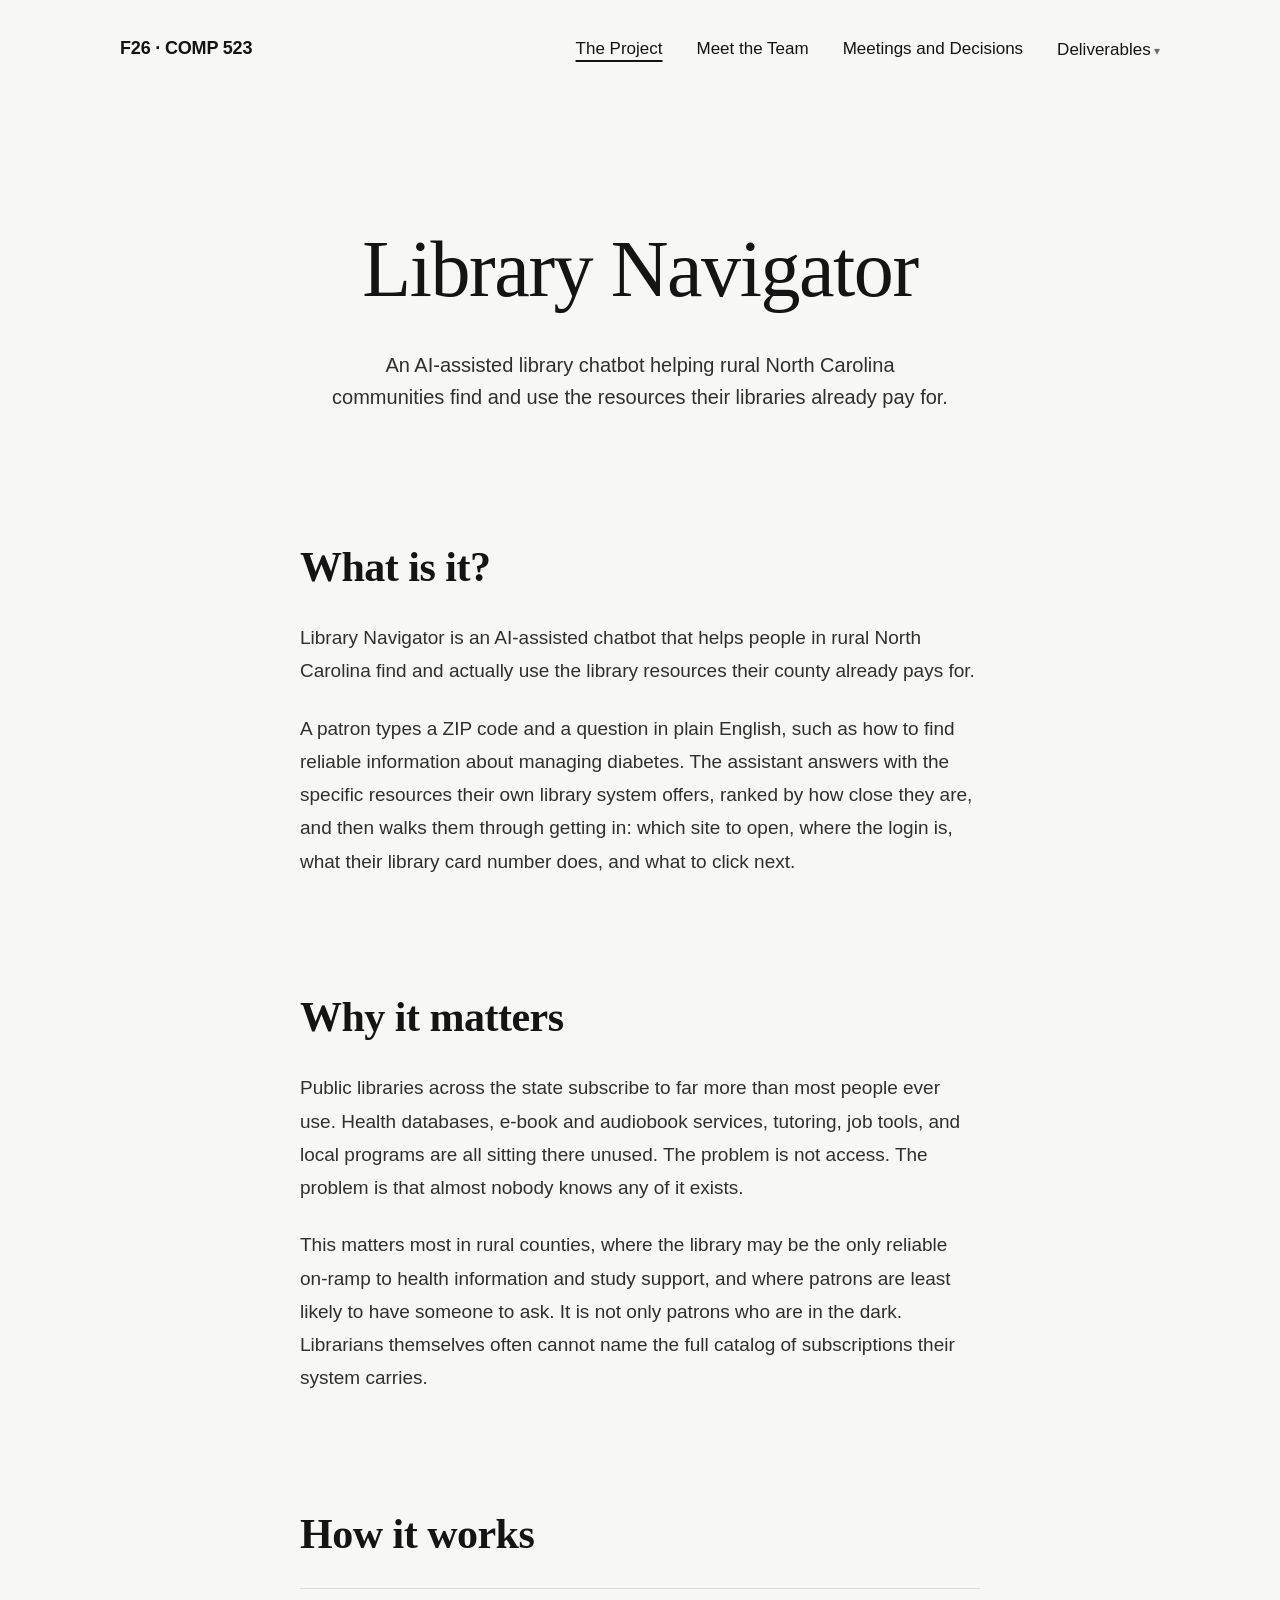
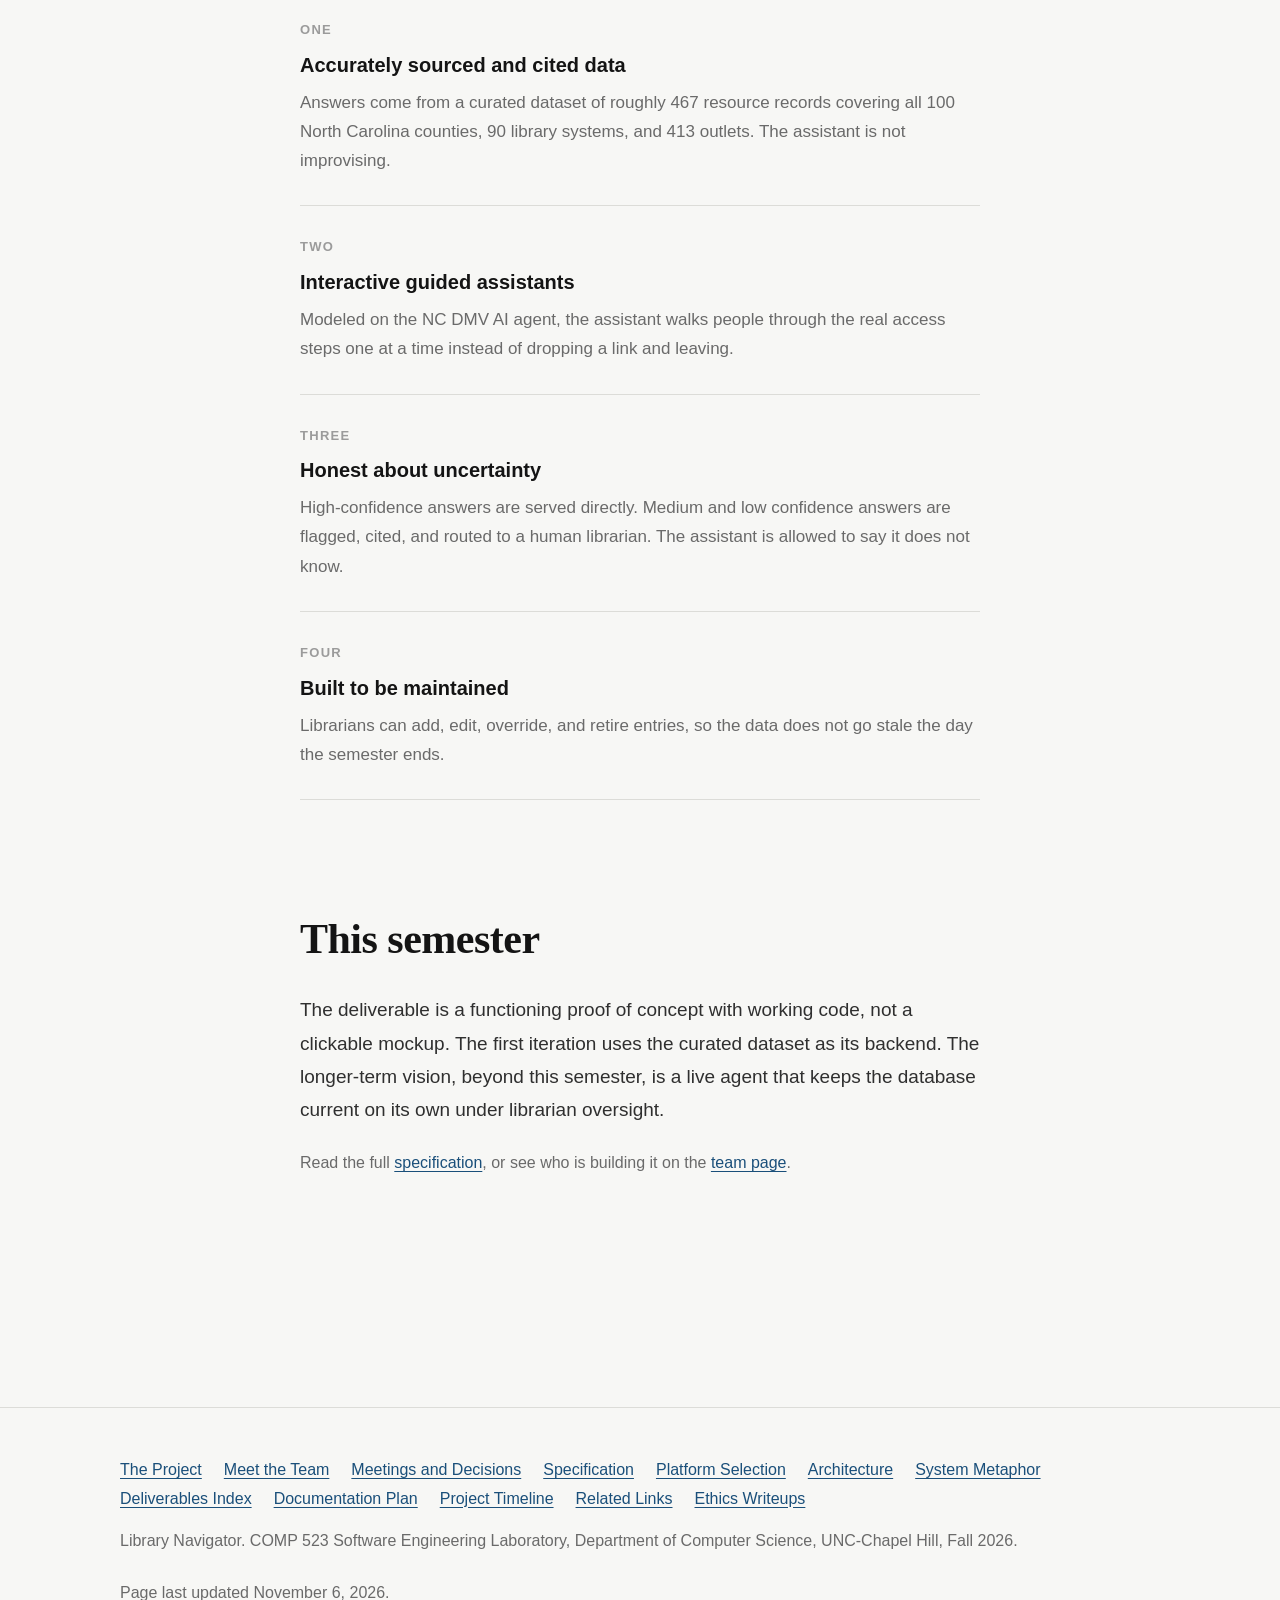
==== commit a45c0c63: "Added documentation plan" ====
--- a/index.html
+++ b/index.html
@@ -25,8 +25,8 @@
           <li><a href="platform.html" data-page="platform.html">Platform Selection</a></li>
           <li><a href="architecture.html" data-page="architecture.html">Architecture</a></li>
           <li><a href="metaphor.html" data-page="metaphor.html">System Metaphor</a></li>
-          <li><a href="testplan.html" data-page="testplan.html">Test Plan</a></li>
           <li><a href="deliverables.html" data-page="deliverables.html">Deliverables Index</a></li>
+          <li><a href="documentation-plan.html" data-page="documentation-plan.html">Documentation Plan</a></li>
           <li><a href="timeline.html" data-page="timeline.html">Project Timeline</a></li>
           <li><a href="resources.html" data-page="resources.html">Related Links</a></li>
           <li><a href="ethics.html" data-page="ethics.html">Ethics Writeups</a></li>
@@ -114,7 +114,7 @@
 
 <footer class="sitefoot">
   <div class="sitefoot-inner">
-    <div class="sitefoot-nav"><a href="index.html">The Project</a><a href="team.html">Meet the Team</a><a href="meetings.html">Meetings and Decisions</a><a href="specification.html">Specification</a><a href="platform.html">Platform Selection</a><a href="architecture.html">Architecture</a><a href="metaphor.html">System Metaphor</a><a href="testplan.html">Test Plan</a><a href="deliverables.html">Deliverables Index</a><a href="timeline.html">Project Timeline</a><a href="resources.html">Related Links</a><a href="ethics.html">Ethics Writeups</a></div>
+    <div class="sitefoot-nav"><a href="index.html">The Project</a><a href="team.html">Meet the Team</a><a href="meetings.html">Meetings and Decisions</a><a href="specification.html">Specification</a><a href="platform.html">Platform Selection</a><a href="architecture.html">Architecture</a><a href="metaphor.html">System Metaphor</a><a href="deliverables.html">Deliverables Index</a><a href="documentation-plan.html">Documentation Plan</a><a href="timeline.html">Project Timeline</a><a href="resources.html">Related Links</a><a href="ethics.html">Ethics Writeups</a></div>
     <p>Library Navigator. COMP 523 Software Engineering Laboratory, Department of
     Computer Science, UNC-Chapel Hill, Fall 2026.</p>
     <p class="updated small"></p>
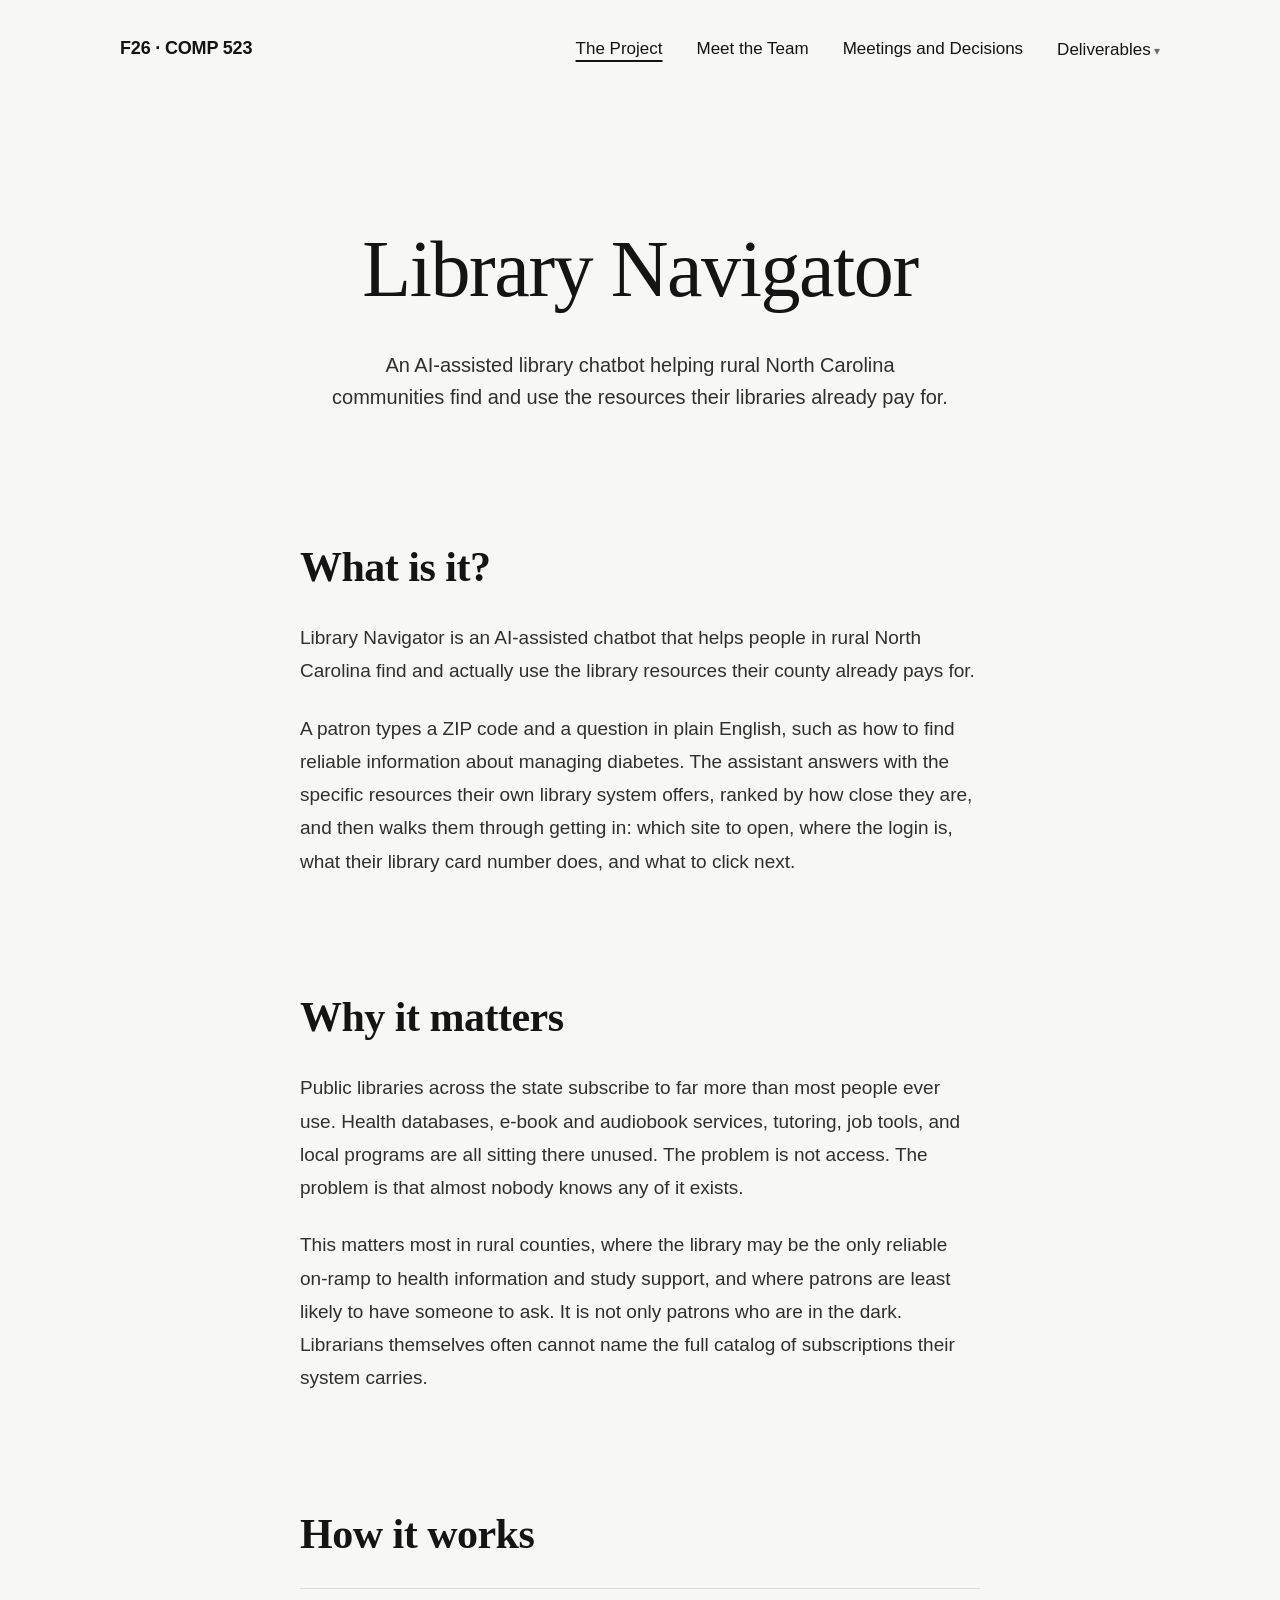
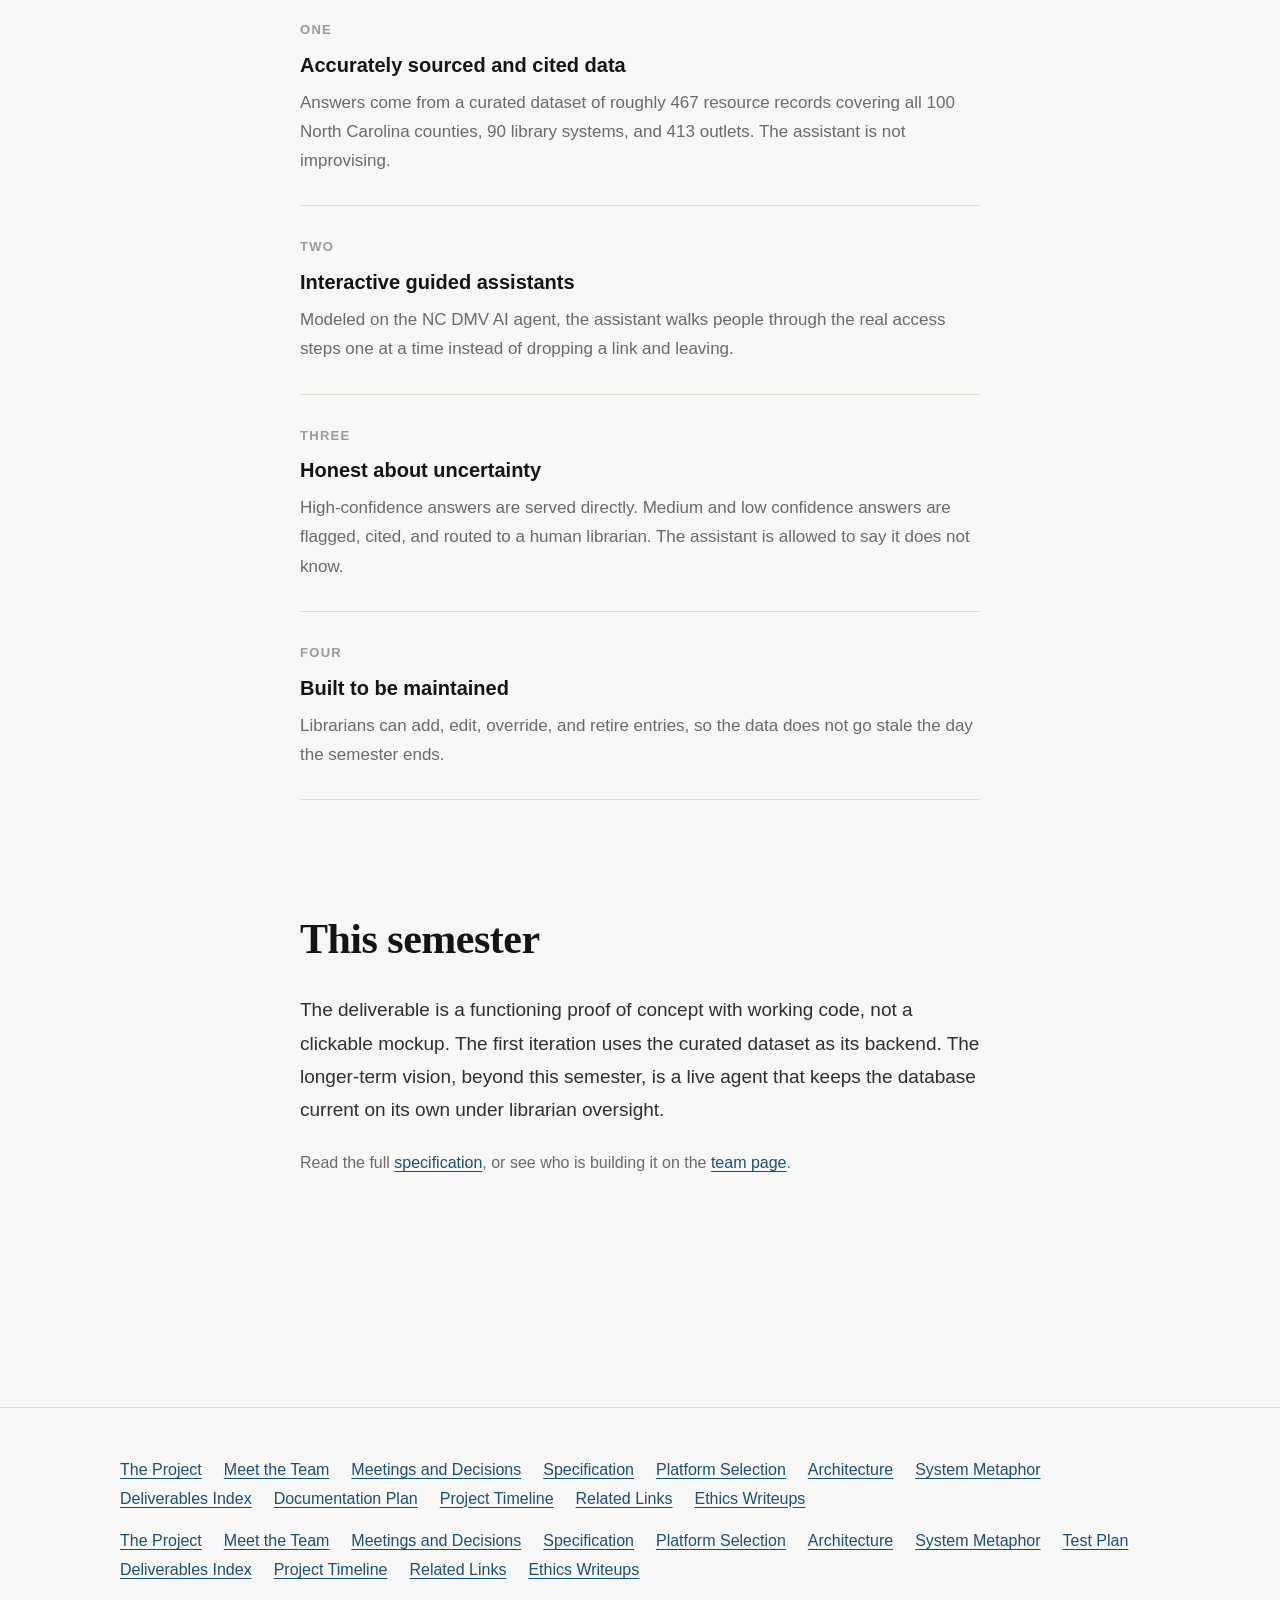
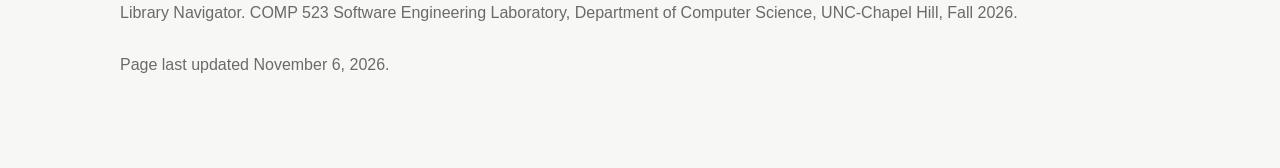
==== commit 2d545e21: "Merge branch 'main' of github.com:MonishSoundarRaj/comp523_website" ====
--- a/index.html
+++ b/index.html
@@ -25,6 +25,7 @@
           <li><a href="platform.html" data-page="platform.html">Platform Selection</a></li>
           <li><a href="architecture.html" data-page="architecture.html">Architecture</a></li>
           <li><a href="metaphor.html" data-page="metaphor.html">System Metaphor</a></li>
+          <li><a href="testplan.html" data-page="testplan.html">Test Plan</a></li>
           <li><a href="deliverables.html" data-page="deliverables.html">Deliverables Index</a></li>
           <li><a href="documentation-plan.html" data-page="documentation-plan.html">Documentation Plan</a></li>
           <li><a href="timeline.html" data-page="timeline.html">Project Timeline</a></li>
@@ -115,6 +116,7 @@
 <footer class="sitefoot">
   <div class="sitefoot-inner">
     <div class="sitefoot-nav"><a href="index.html">The Project</a><a href="team.html">Meet the Team</a><a href="meetings.html">Meetings and Decisions</a><a href="specification.html">Specification</a><a href="platform.html">Platform Selection</a><a href="architecture.html">Architecture</a><a href="metaphor.html">System Metaphor</a><a href="deliverables.html">Deliverables Index</a><a href="documentation-plan.html">Documentation Plan</a><a href="timeline.html">Project Timeline</a><a href="resources.html">Related Links</a><a href="ethics.html">Ethics Writeups</a></div>
+    <div class="sitefoot-nav"><a href="index.html">The Project</a><a href="team.html">Meet the Team</a><a href="meetings.html">Meetings and Decisions</a><a href="specification.html">Specification</a><a href="platform.html">Platform Selection</a><a href="architecture.html">Architecture</a><a href="metaphor.html">System Metaphor</a><a href="testplan.html">Test Plan</a><a href="deliverables.html">Deliverables Index</a><a href="timeline.html">Project Timeline</a><a href="resources.html">Related Links</a><a href="ethics.html">Ethics Writeups</a></div>
     <p>Library Navigator. COMP 523 Software Engineering Laboratory, Department of
     Computer Science, UNC-Chapel Hill, Fall 2026.</p>
     <p class="updated small"></p>
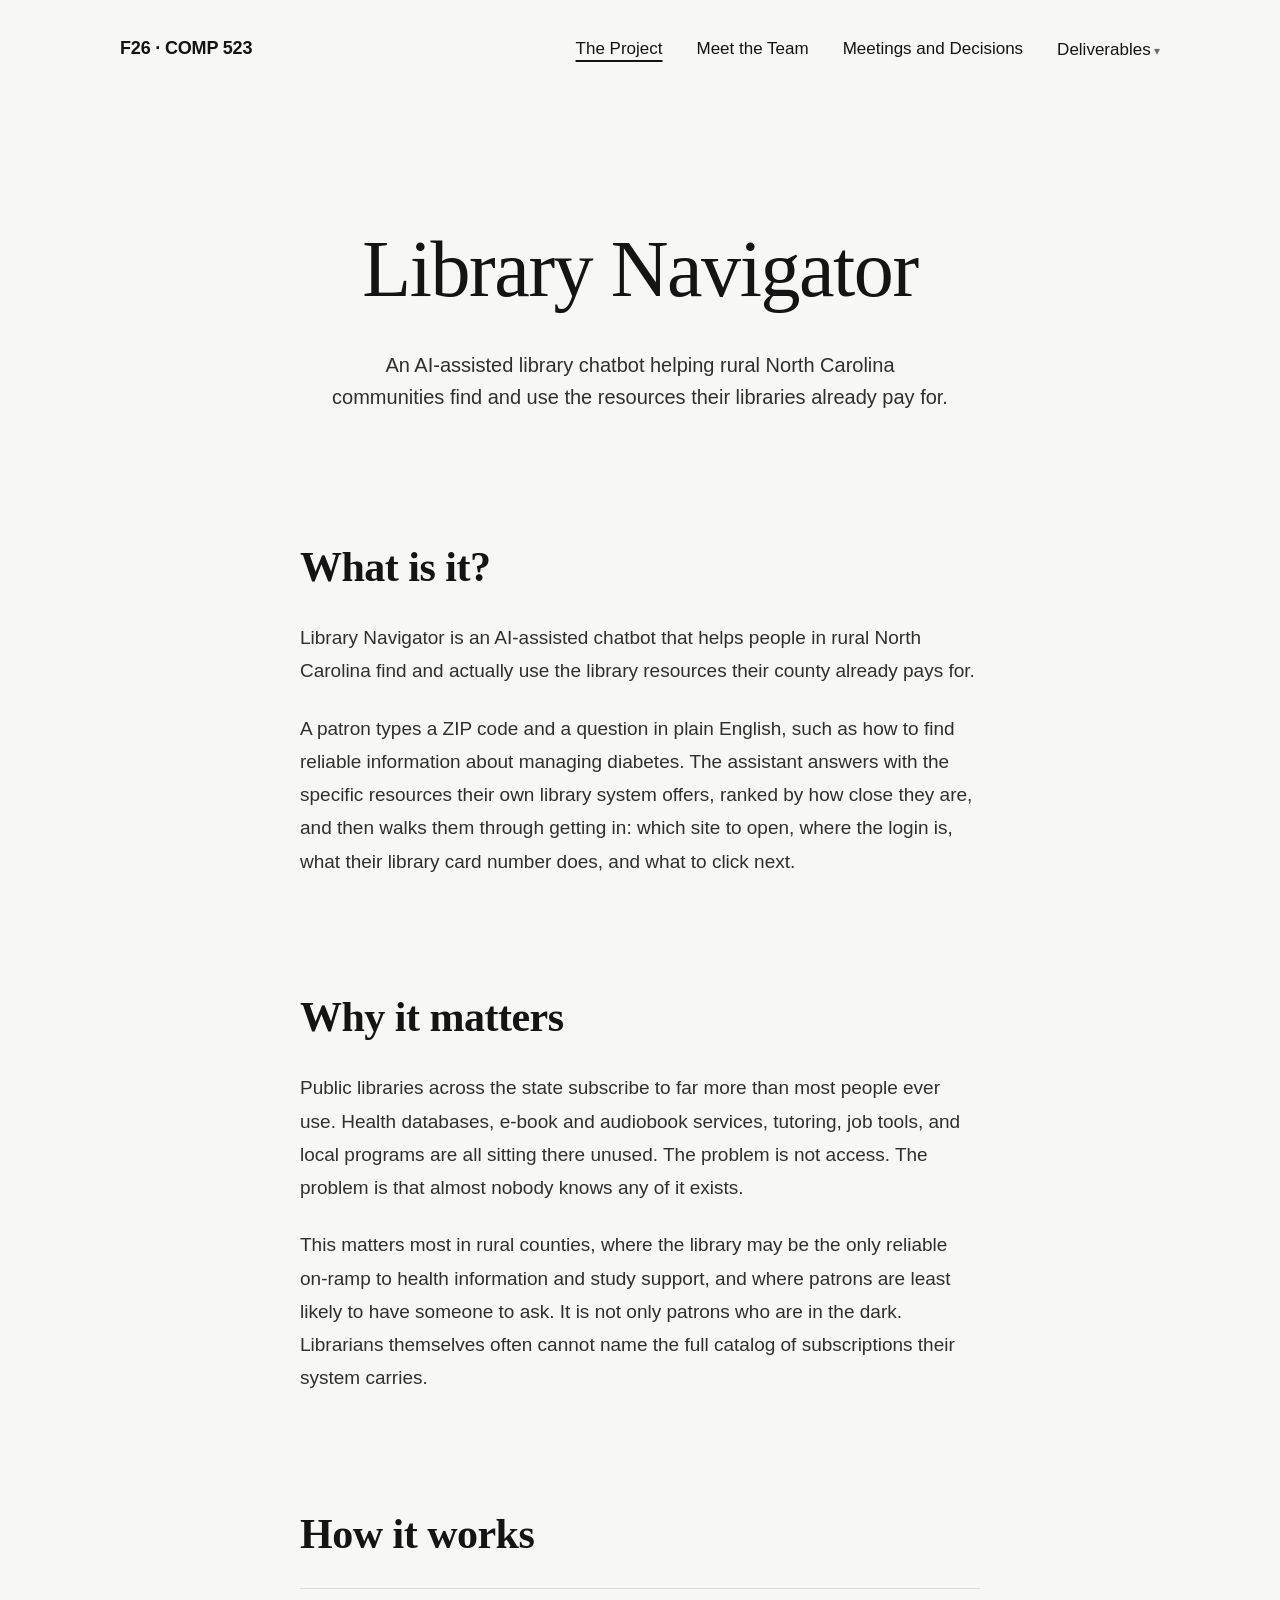
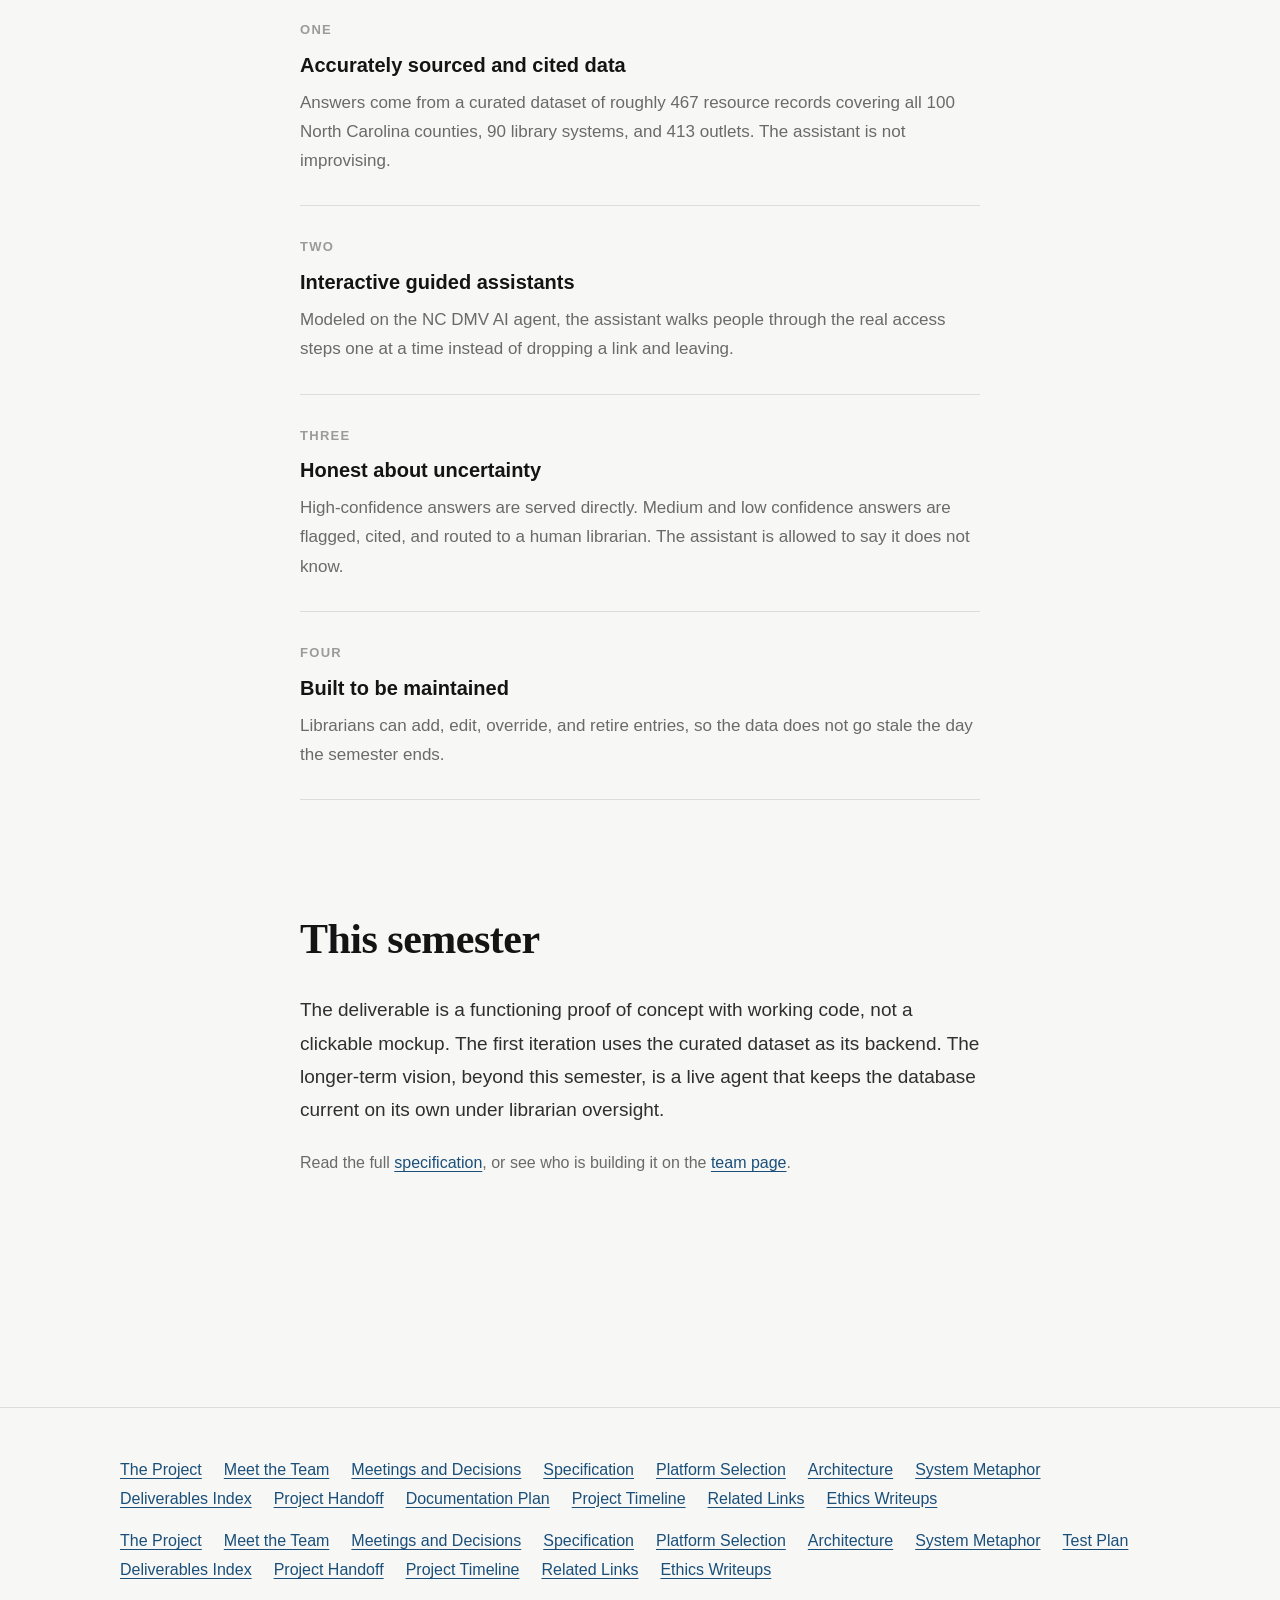
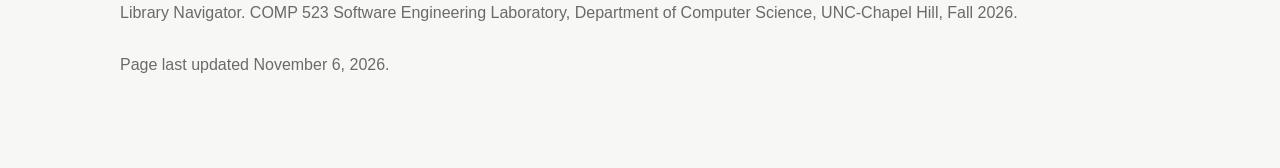
==== commit 6b0d23f5: "Added handoff plan" ====
--- a/index.html
+++ b/index.html
@@ -27,6 +27,7 @@
           <li><a href="metaphor.html" data-page="metaphor.html">System Metaphor</a></li>
           <li><a href="testplan.html" data-page="testplan.html">Test Plan</a></li>
           <li><a href="deliverables.html" data-page="deliverables.html">Deliverables Index</a></li>
+          <li><a href="handoff.html" data-page="handoff.html">Project Handoff</a></li>
           <li><a href="documentation-plan.html" data-page="documentation-plan.html">Documentation Plan</a></li>
           <li><a href="timeline.html" data-page="timeline.html">Project Timeline</a></li>
           <li><a href="resources.html" data-page="resources.html">Related Links</a></li>
@@ -115,8 +116,8 @@
 
 <footer class="sitefoot">
   <div class="sitefoot-inner">
-    <div class="sitefoot-nav"><a href="index.html">The Project</a><a href="team.html">Meet the Team</a><a href="meetings.html">Meetings and Decisions</a><a href="specification.html">Specification</a><a href="platform.html">Platform Selection</a><a href="architecture.html">Architecture</a><a href="metaphor.html">System Metaphor</a><a href="deliverables.html">Deliverables Index</a><a href="documentation-plan.html">Documentation Plan</a><a href="timeline.html">Project Timeline</a><a href="resources.html">Related Links</a><a href="ethics.html">Ethics Writeups</a></div>
-    <div class="sitefoot-nav"><a href="index.html">The Project</a><a href="team.html">Meet the Team</a><a href="meetings.html">Meetings and Decisions</a><a href="specification.html">Specification</a><a href="platform.html">Platform Selection</a><a href="architecture.html">Architecture</a><a href="metaphor.html">System Metaphor</a><a href="testplan.html">Test Plan</a><a href="deliverables.html">Deliverables Index</a><a href="timeline.html">Project Timeline</a><a href="resources.html">Related Links</a><a href="ethics.html">Ethics Writeups</a></div>
+    <div class="sitefoot-nav"><a href="index.html">The Project</a><a href="team.html">Meet the Team</a><a href="meetings.html">Meetings and Decisions</a><a href="specification.html">Specification</a><a href="platform.html">Platform Selection</a><a href="architecture.html">Architecture</a><a href="metaphor.html">System Metaphor</a><a href="deliverables.html">Deliverables Index</a><a href="handoff.html">Project Handoff</a><a href="documentation-plan.html">Documentation Plan</a><a href="timeline.html">Project Timeline</a><a href="resources.html">Related Links</a><a href="ethics.html">Ethics Writeups</a></div>
+    <div class="sitefoot-nav"><a href="index.html">The Project</a><a href="team.html">Meet the Team</a><a href="meetings.html">Meetings and Decisions</a><a href="specification.html">Specification</a><a href="platform.html">Platform Selection</a><a href="architecture.html">Architecture</a><a href="metaphor.html">System Metaphor</a><a href="testplan.html">Test Plan</a><a href="deliverables.html">Deliverables Index</a><a href="handoff.html">Project Handoff</a><a href="timeline.html">Project Timeline</a><a href="resources.html">Related Links</a><a href="ethics.html">Ethics Writeups</a></div>
     <p>Library Navigator. COMP 523 Software Engineering Laboratory, Department of
     Computer Science, UNC-Chapel Hill, Fall 2026.</p>
     <p class="updated small"></p>
@@ -127,3 +128,4 @@
 <script src="assets/site.js"></script>
 </body>
 </html>
+
